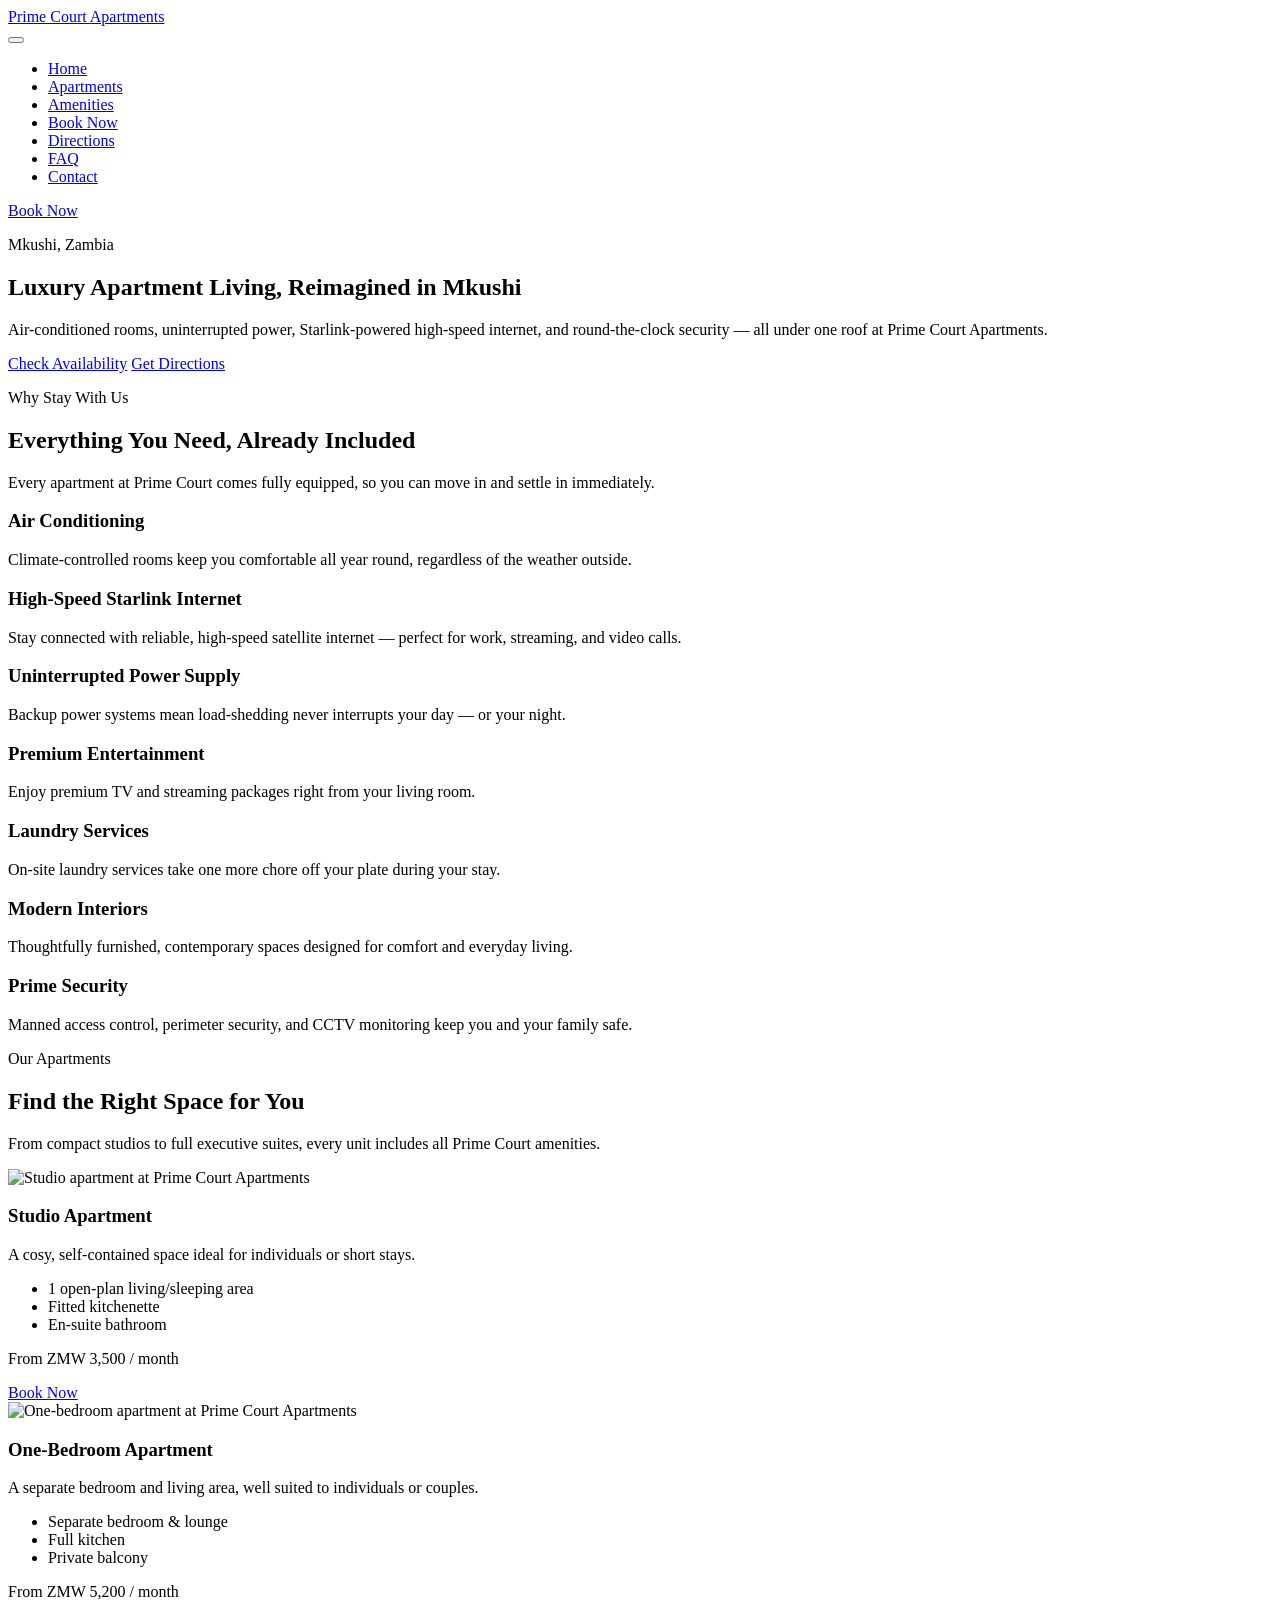
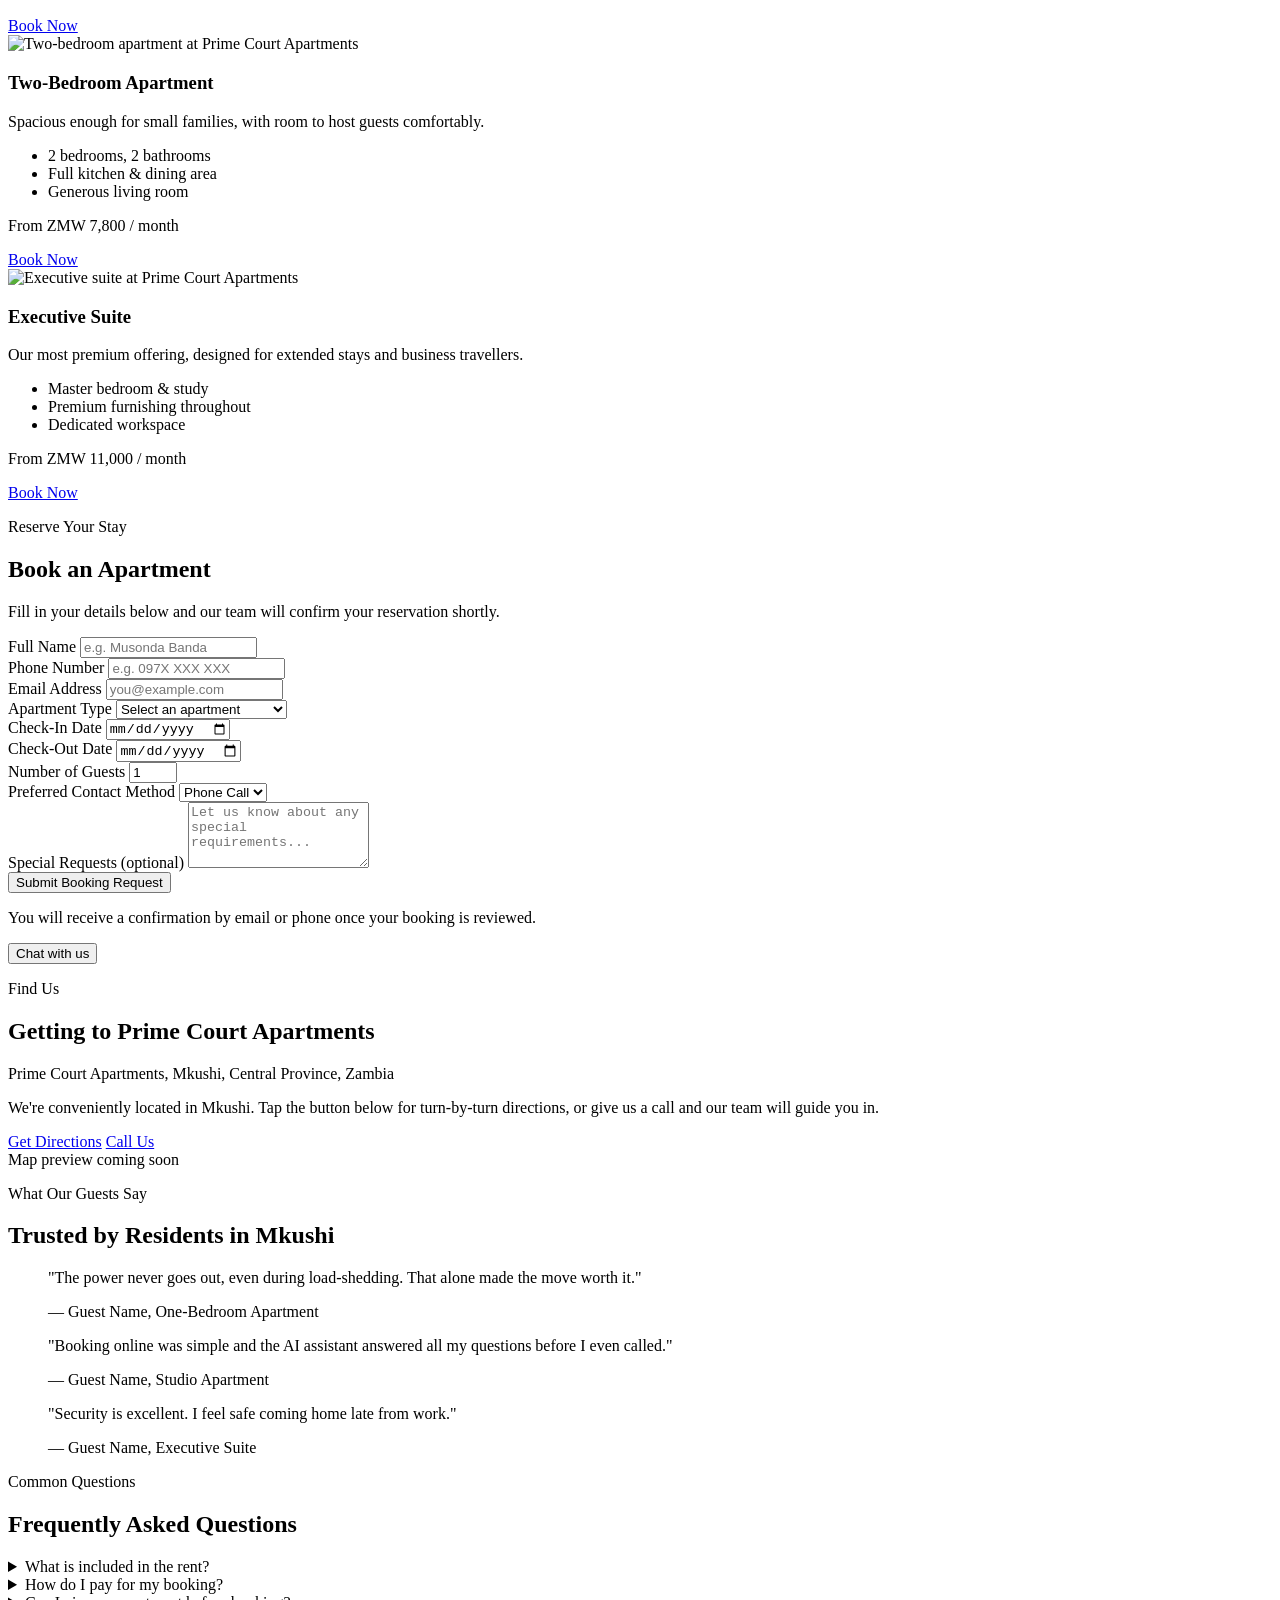
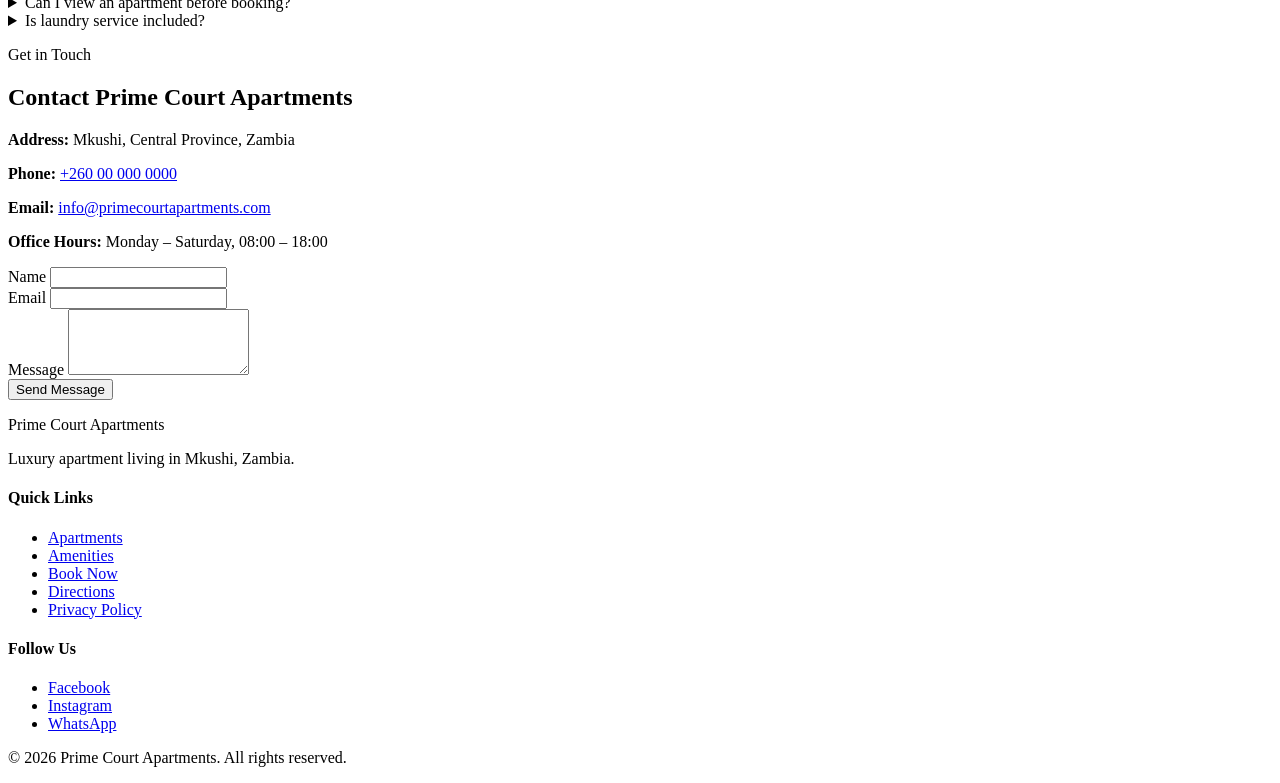
==== index.html @ 0bd76083 "added section for appointment setter AI" ====
<!DOCTYPE html>
<html lang="en">
<head>
  <meta charset="UTF-8">
  <meta name="viewport" content="width=device-width, initial-scale=1.0">
  <title>Prime Court Apartments | Luxury Apartments in Mkushi, Zambia</title>
  <meta name="description" content="Prime Court Apartments offers fully air-conditioned, Starlink-connected, secure luxury apartments in Mkushi. Book your stay online today.">
 
  <!-- Open Graph / social preview tags -->
  <meta property="og:title" content="Prime Court Apartments">
  <meta property="og:description" content="Luxury apartments in Mkushi with air conditioning, Starlink internet, 24/7 power, and prime security.">
  <meta property="og:type" content="website">
  <!-- TODO: add og:image once real photography is available -->
 
  <!-- TODO: add real favicon -->
  <link rel="icon" href="favicon.ico" type="image/x-icon">
 
  <!-- Stylesheet to be added later -->
  <link rel="stylesheet" href="style.css">
</head>
<body>
 
  <!-- =================== HEADER / NAV =================== -->
  <header id="site-header" class="site-header">
    <div class="header-container container">
      <a href="#hero" class="logo" id="logo">
        Prime Court <span class="logo-accent">Apartments</span>
      </a>
 
      <nav class="main-nav" id="main-nav">
        <button class="nav-toggle" id="nav-toggle" aria-label="Open menu" aria-expanded="false" aria-controls="nav-menu">
          <span class="nav-toggle-bar"></span>
          <span class="nav-toggle-bar"></span>
          <span class="nav-toggle-bar"></span>
        </button>
 
        <ul class="nav-menu" id="nav-menu">
          <li><a href="#hero" class="nav-link">Home</a></li>
          <li><a href="#apartments" class="nav-link">Apartments</a></li>
          <li><a href="#amenities" class="nav-link">Amenities</a></li>
          <li><a href="#booking" class="nav-link">Book Now</a></li>
          <li><a href="#directions" class="nav-link">Directions</a></li>
          <li><a href="#faq" class="nav-link">FAQ</a></li>
          <li><a href="#contact" class="nav-link">Contact</a></li>
        </ul>
      </nav>
      
      <a href="#booking" class="btn btn-primary header-cta" id="header-cta">Book Now</a>
    </div>
  </header>

   <!-- =================== HERO =================== -->
  <section id="hero" class="hero">
    <div class="hero-overlay"></div>
    <div class="hero-content container">
      <p class="eyebrow" id="hero-eyebrow">Mkushi, Zambia</p>
      <h1 class="hero-title">Luxury Apartment Living, Reimagined in Mkushi</h1>
      <p class="hero-subtitle">
        Air-conditioned rooms, uninterrupted power, Starlink-powered high-speed internet,
        and round-the-clock security &mdash; all under one roof at Prime Court Apartments.
      </p>
      <div class="hero-actions">
        <a href="#booking" class="btn btn-primary btn-large" id="hero-book-btn">Check Availability</a>
        <a href="#directions" class="btn btn-outline btn-large" id="hero-directions-btn">Get Directions</a>
      </div>
    </div>
  </section>
  
  <!-- =================== AMENITIES =================== -->
<section id="amenities" class="amenities-section">
    <div class="container">
      <p class="eyebrow">Why Stay With Us</p>
      <h2 class="section-title">Everything You Need, Already Included</h2>
      <p class="section-subtitle">Every apartment at Prime Court comes fully equipped, so you can move in and settle in immediately.</p>
 
      <div class="amenities-grid" id="amenities-grid">
 
        <div class="amenity-card" id="amenity-ac">
          <div class="amenity-icon icon-ac" aria-hidden="true"></div>
          <h3 class="amenity-title">Air Conditioning</h3>
          <p class="amenity-desc">Climate-controlled rooms keep you comfortable all year round, regardless of the weather outside.</p>
        </div>
 
        <div class="amenity-card" id="amenity-internet">
          <div class="amenity-icon icon-wifi" aria-hidden="true"></div>
          <h3 class="amenity-title">High-Speed Starlink Internet</h3>
          <p class="amenity-desc">Stay connected with reliable, high-speed satellite internet &mdash; perfect for work, streaming, and video calls.</p>
        </div>
 
        <div class="amenity-card" id="amenity-power">
          <div class="amenity-icon icon-power" aria-hidden="true"></div>
          <h3 class="amenity-title">Uninterrupted Power Supply</h3>
          <p class="amenity-desc">Backup power systems mean load-shedding never interrupts your day &mdash; or your night.</p>
        </div>
 
        <div class="amenity-card" id="amenity-entertainment">
          <div class="amenity-icon icon-entertainment" aria-hidden="true"></div>
          <h3 class="amenity-title">Premium Entertainment</h3>
          <p class="amenity-desc">Enjoy premium TV and streaming packages right from your living room.</p>
        </div>
 
        <div class="amenity-card" id="amenity-laundry">
          <div class="amenity-icon icon-laundry" aria-hidden="true"></div>
          <h3 class="amenity-title">Laundry Services</h3>
          <p class="amenity-desc">On-site laundry services take one more chore off your plate during your stay.</p>
        </div>
 
        <div class="amenity-card" id="amenity-interiors">
          <div class="amenity-icon icon-interiors" aria-hidden="true"></div>
          <h3 class="amenity-title">Modern Interiors</h3>
          <p class="amenity-desc">Thoughtfully furnished, contemporary spaces designed for comfort and everyday living.</p>
        </div>
 
        <div class="amenity-card" id="amenity-security">
          <div class="amenity-icon icon-security" aria-hidden="true"></div>
          <h3 class="amenity-title">Prime Security</h3>
          <p class="amenity-desc">Manned access control, perimeter security, and CCTV monitoring keep you and your family safe.</p>
        </div>
 
      </div>
    </div>
  </section>
  
  <!-- =================== APARTMENTS / LISTINGS =================== -->
  <section id="apartments" class="apartments-section">
    <div class="container">
      <p class="eyebrow">Our Apartments</p>
      <h2 class="section-title">Find the Right Space for You</h2>
      <p class="section-subtitle">From compact studios to full executive suites, every unit includes all Prime Court amenities.</p>
 
      <div class="apartments-grid" id="apartments-grid">
 
        <article class="apartment-card" id="apartment-studio" data-apartment-type="studio">
          <div class="apartment-image">
            <!-- TODO: replace with real photo -->
            <img src="images/studio-placeholder.jpg" alt="Studio apartment at Prime Court Apartments">
          </div>
          <div class="apartment-body">
            <h3 class="apartment-name">Studio Apartment</h3>
            <p class="apartment-desc">A cosy, self-contained space ideal for individuals or short stays.</p>
            <ul class="apartment-features">
              <li>1 open-plan living/sleeping area</li>
              <li>Fitted kitchenette</li>
              <li>En-suite bathroom</li>
            </ul>
            <p class="apartment-price">From <span class="price-amount">ZMW 3,500</span> / month</p>
            <a href="#booking" class="btn btn-primary book-now-btn" data-apartment="Studio Apartment">Book Now</a>
          </div>
        </article>
 
        <article class="apartment-card" id="apartment-one-bedroom" data-apartment-type="one-bedroom">
          <div class="apartment-image">
            <img src="images/one-bedroom-placeholder.jpg" alt="One-bedroom apartment at Prime Court Apartments">
          </div>
          <div class="apartment-body">
            <h3 class="apartment-name">One-Bedroom Apartment</h3>
            <p class="apartment-desc">A separate bedroom and living area, well suited to individuals or couples.</p>
            <ul class="apartment-features">
              <li>Separate bedroom &amp; lounge</li>
              <li>Full kitchen</li>
              <li>Private balcony</li>
            </ul>
            <p class="apartment-price">From <span class="price-amount">ZMW 5,200</span> / month</p>
            <a href="#booking" class="btn btn-primary book-now-btn" data-apartment="One-Bedroom Apartment">Book Now</a>
          </div>
        </article>
 
        <article class="apartment-card" id="apartment-two-bedroom" data-apartment-type="two-bedroom">
          <div class="apartment-image">
            <img src="images/two-bedroom-placeholder.jpg" alt="Two-bedroom apartment at Prime Court Apartments">
          </div>
          <div class="apartment-body">
            <h3 class="apartment-name">Two-Bedroom Apartment</h3>
            <p class="apartment-desc">Spacious enough for small families, with room to host guests comfortably.</p>
            <ul class="apartment-features">
              <li>2 bedrooms, 2 bathrooms</li>
              <li>Full kitchen &amp; dining area</li>
              <li>Generous living room</li>
            </ul>
            <p class="apartment-price">From <span class="price-amount">ZMW 7,800</span> / month</p>
            <a href="#booking" class="btn btn-primary book-now-btn" data-apartment="Two-Bedroom Apartment">Book Now</a>
          </div>
        </article>
 
        <article class="apartment-card" id="apartment-executive-suite" data-apartment-type="executive-suite">
          <div class="apartment-image">
            <img src="images/executive-suite-placeholder.jpg" alt="Executive suite at Prime Court Apartments">
          </div>
          <div class="apartment-body">
            <h3 class="apartment-name">Executive Suite</h3>
            <p class="apartment-desc">Our most premium offering, designed for extended stays and business travellers.</p>
            <ul class="apartment-features">
              <li>Master bedroom &amp; study</li>
              <li>Premium furnishing throughout</li>
              <li>Dedicated workspace</li>
            </ul>
            <p class="apartment-price">From <span class="price-amount">ZMW 11,000</span> / month</p>
            <a href="#booking" class="btn btn-primary book-now-btn" data-apartment="Executive Suite">Book Now</a>
          </div>
        </article>
 
      </div>
    </div>
  </section>

  <!-- =================== BOOKING FORM =================== -->
  <section id="booking" class="booking-section">
    <div class="container">
      <p class="eyebrow">Reserve Your Stay</p>
      <h2 class="section-title">Book an Apartment</h2>
      <p class="section-subtitle">Fill in your details below and our team will confirm your reservation shortly.</p>
 
      <!-- 
        TODO: wire this form up to a backend / booking API.
        action and method are placeholders for now.
      -->
      <form id="booking-form" class="booking-form" action="#" method="POST" novalidate>
 
        <div class="form-row">
          <div class="form-group">
            <label for="booking-name">Full Name</label>
            <input type="text" id="booking-name" name="fullName" placeholder="e.g. Musonda Banda" required>
          </div>
          <div class="form-group">
            <label for="booking-phone">Phone Number</label>
            <input type="tel" id="booking-phone" name="phone" placeholder="e.g. 097X XXX XXX" required>
          </div>
        </div>
 
        <div class="form-row">
          <div class="form-group">
            <label for="booking-email">Email Address</label>
            <input type="email" id="booking-email" name="email" placeholder="you@example.com" required>
          </div>
          <div class="form-group">
            <label for="booking-apartment">Apartment Type</label>
            <select id="booking-apartment" name="apartmentType" required>
              <option value="" disabled selected>Select an apartment</option>
              <option value="studio">Studio Apartment</option>
              <option value="one-bedroom">One-Bedroom Apartment</option>
              <option value="two-bedroom">Two-Bedroom Apartment</option>
              <option value="executive-suite">Executive Suite</option>
            </select>
          </div>
        </div>
 
        <div class="form-row">
          <div class="form-group">
            <label for="booking-checkin">Check-In Date</label>
            <input type="date" id="booking-checkin" name="checkInDate" required>
          </div>
          <div class="form-group">
            <label for="booking-checkout">Check-Out Date</label>
            <input type="date" id="booking-checkout" name="checkOutDate" required>
          </div>
        </div>
 
        <div class="form-row">
          <div class="form-group">
            <label for="booking-guests">Number of Guests</label>
            <input type="number" id="booking-guests" name="guests" min="1" max="10" value="1" required>
          </div>
          <div class="form-group">
            <label for="booking-contact-pref">Preferred Contact Method</label>
            <select id="booking-contact-pref" name="contactPreference">
              <option value="phone">Phone Call</option>
              <option value="whatsapp">WhatsApp</option>
              <option value="email">Email</option>
            </select>
          </div>
        </div>
 
        <div class="form-group form-group-full">
          <label for="booking-notes">Special Requests (optional)</label>
          <textarea id="booking-notes" name="specialRequests" rows="4" placeholder="Let us know about any special requirements..."></textarea>
        </div>
 
        <div class="form-group form-group-full">
          <button type="submit" class="btn btn-primary btn-large" id="booking-submit-btn">Submit Booking Request</button>
          <p class="form-note">You will receive a confirmation by email or phone once your booking is reviewed.</p>
        </div>
 
      </form>
    </div>
  </section>
  
  <!-- =================== AI ASSISTANT WIDGET =================== -->
  <!--
    This is markup only for now. JavaScript will later power:
      - sending/receiving chat messages
      - connecting to an AI backend (e.g. via API)
      - using the AI to create bookings and schedule viewing appointments
        directly into the booking-form / appointments data
  -->
  <button id="ai-chat-toggle" class="ai-chat-toggle" aria-label="Open chat with Prime Court Assistant" aria-controls="ai-chat-window" aria-expanded="false">
    <span class="ai-chat-toggle-icon" aria-hidden="true"></span>
    <span class="ai-chat-toggle-label">Chat with us</span>
  </button>
 
  <div id="ai-chat-window" class="ai-chat-window" role="dialog" aria-label="Prime Court Assistant chat window" hidden>
    <div class="ai-chat-header">
      <div class="ai-chat-header-info">
        <span class="ai-chat-avatar" aria-hidden="true"></span>
        <div>
          <p class="ai-chat-name">Prime Court Assistant</p>
          <p class="ai-chat-status" id="ai-chat-status">Online</p>
        </div>
      </div>
      <button id="ai-chat-close" class="ai-chat-close" aria-label="Close chat">&times;</button>
    </div>
 
    <div class="ai-chat-messages" id="ai-chat-messages">
      <div class="ai-chat-message ai-chat-message-bot">
        <p>Hi! I'm the Prime Court Assistant. I can answer questions about our apartments, help you book a stay, or schedule a viewing appointment. How can I help you today?</p>
      </div>
    </div>
 
    <div class="ai-chat-quick-actions" id="ai-chat-quick-actions">
      <button type="button" class="ai-chat-quick-action" data-action="book-apartment">Book an apartment</button>
      <button type="button" class="ai-chat-quick-action" data-action="schedule-viewing">Schedule a viewing</button>
      <button type="button" class="ai-chat-quick-action" data-action="ask-question">Ask a question</button>
    </div>
 
    <form id="ai-chat-form" class="ai-chat-form">
      <label for="ai-chat-input" class="sr-only">Type your message</label>
      <input type="text" id="ai-chat-input" name="message" placeholder="Type your message..." autocomplete="off" required>
      <button type="submit" class="ai-chat-send" id="ai-chat-send" aria-label="Send message">Send</button>
    </form>
  </div>
 
  <!-- =================== APPOINTMENT SCHEDULING (triggered by AI agent or manually) =================== -->
  <section id="schedule-viewing" class="schedule-viewing-section" hidden>
    <div class="container">
      <p class="eyebrow">Plan a Visit</p>
      <h2 class="section-title">Schedule a Viewing Appointment</h2>
      <p class="section-subtitle">Prefer to see an apartment in person first? Book a viewing slot below, or ask our AI Assistant to do it for you.</p>
 
      <form id="appointment-form" class="appointment-form" action="#" method="POST" novalidate>
        <div class="form-row">
          <div class="form-group">
            <label for="appointment-name">Full Name</label>
            <input type="text" id="appointment-name" name="fullName" required>
          </div>
          <div class="form-group">
            <label for="appointment-phone">Phone Number</label>
            <input type="tel" id="appointment-phone" name="phone" required>
          </div>
        </div>
 
        <div class="form-row">
          <div class="form-group">
            <label for="appointment-apartment">Apartment to View</label>
            <select id="appointment-apartment" name="apartmentType" required>
              <option value="" disabled selected>Select an apartment</option>
              <option value="studio">Studio Apartment</option>
              <option value="one-bedroom">One-Bedroom Apartment</option>
              <option value="two-bedroom">Two-Bedroom Apartment</option>
              <option value="executive-suite">Executive Suite</option>
            </select>
          </div>
          <div class="form-group">
            <label for="appointment-date">Preferred Date</label>
            <input type="date" id="appointment-date" name="appointmentDate" required>
          </div>
        </div>
 
        <div class="form-group">
          <label for="appointment-time">Preferred Time</label>
          <input type="time" id="appointment-time" name="appointmentTime" required>
        </div>
 
        <div class="form-group form-group-full">
          <button type="submit" class="btn btn-primary" id="appointment-submit-btn">Confirm Appointment</button>
        </div>
      </form>
    </div>
  </section>
 
  <!-- =================== DIRECTIONS (prominent section) =================== -->
  <section id="directions" class="directions-section">
    <div class="container directions-container">
      <div class="directions-info">
        <p class="eyebrow eyebrow-light">Find Us</p>
        <h2 class="section-title section-title-light">Getting to Prime Court Apartments</h2>
        <p class="directions-address" id="directions-address">
          <!-- TODO: insert exact plot number / street address once provided -->
          Prime Court Apartments, Mkushi, Central Province, Zambia
        </p>
        <p class="directions-text">
          We're conveniently located in Mkushi. Tap the button below for turn-by-turn directions,
          or give us a call and our team will guide you in.
        </p>
        <div class="directions-actions">
          <!-- TODO: replace with real Google Maps link/coordinates once location is confirmed -->
          <a href="https://maps.google.com/?q=Mkushi,Zambia" target="_blank" rel="noopener noreferrer" class="btn btn-primary" id="get-directions-btn">Get Directions</a>
          <a href="tel:+260000000000" class="btn btn-outline btn-outline-light" id="directions-call-btn">Call Us</a>
        </div>
      </div>
 
      <div class="directions-map" id="directions-map">
        <!-- TODO: replace with an embedded Google Map iframe once exact coordinates are confirmed -->
        <!--
        <iframe
          src="https://www.google.com/maps/embed?pb=YOUR_EMBED_CODE_HERE"
          width="100%" height="100%" style="border:0;" allowfullscreen="" loading="lazy"
          referrerpolicy="no-referrer-when-downgrade">
        </iframe>
        -->
        <div class="map-placeholder" id="map-placeholder">Map preview coming soon</div>
      </div>
    </div>
  </section>
 
  <!-- =================== TESTIMONIALS =================== -->
  <section id="testimonials" class="testimonials-section">
    <div class="container">
      <p class="eyebrow">What Our Guests Say</p>
      <h2 class="section-title">Trusted by Residents in Mkushi</h2>
 
      <div class="testimonials-grid" id="testimonials-grid">
        <!-- TODO: replace with real guest testimonials -->
        <blockquote class="testimonial-card">
          <p class="testimonial-text">"The power never goes out, even during load-shedding. That alone made the move worth it."</p>
          <footer class="testimonial-author">&mdash; Guest Name, One-Bedroom Apartment</footer>
        </blockquote>
 
        <blockquote class="testimonial-card">
          <p class="testimonial-text">"Booking online was simple and the AI assistant answered all my questions before I even called."</p>
          <footer class="testimonial-author">&mdash; Guest Name, Studio Apartment</footer>
        </blockquote>
 
        <blockquote class="testimonial-card">
          <p class="testimonial-text">"Security is excellent. I feel safe coming home late from work."</p>
          <footer class="testimonial-author">&mdash; Guest Name, Executive Suite</footer>
        </blockquote>
      </div>
    </div>
  </section>
 
  <!-- =================== FAQ =================== -->
  <section id="faq" class="faq-section">
    <div class="container">
      <p class="eyebrow">Common Questions</p>
      <h2 class="section-title">Frequently Asked Questions</h2>
 
      <div class="faq-list" id="faq-list">
        <details class="faq-item">
          <summary class="faq-question">What is included in the rent?</summary>
          <p class="faq-answer">All apartments include air conditioning, Starlink internet, backup power, premium entertainment access, and prime security at no extra cost.</p>
        </details>
 
        <details class="faq-item">
          <summary class="faq-question">How do I pay for my booking?</summary>
          <p class="faq-answer">Once your booking request is submitted, our team will contact you to confirm payment details and methods.</p>
        </details>
 
        <details class="faq-item">
          <summary class="faq-question">Can I view an apartment before booking?</summary>
          <p class="faq-answer">Yes. You can schedule a viewing appointment using the form on this page or by chatting with our AI Assistant.</p>
        </details>
 
        <details class="faq-item">
          <summary class="faq-question">Is laundry service included?</summary>
          <p class="faq-answer">Laundry services are available on-site. Ask our team or AI Assistant for current rates and schedules.</p>
        </details>
      </div>
    </div>
  </section>
 
  <!-- =================== CONTACT =================== -->
  <section id="contact" class="contact-section">
    <div class="container">
      <p class="eyebrow">Get in Touch</p>
      <h2 class="section-title">Contact Prime Court Apartments</h2>
 
      <div class="contact-grid">
        <div class="contact-details" id="contact-details">
          <p><strong>Address:</strong> Mkushi, Central Province, Zambia <!-- TODO: exact address --></p>
          <p><strong>Phone:</strong> <a href="tel:+260000000000">+260 00 000 0000</a> <!-- TODO: real number --></p>
          <p><strong>Email:</strong> <a href="mailto:info@primecourtapartments.com">info@primecourtapartments.com</a> <!-- TODO: real email --></p>
          <p><strong>Office Hours:</strong> Monday &ndash; Saturday, 08:00 &ndash; 18:00</p>
        </div>
 
        <form id="contact-form" class="contact-form" action="#" method="POST" novalidate>
          <div class="form-group">
            <label for="contact-name">Name</label>
            <input type="text" id="contact-name" name="name" required>
          </div>
          <div class="form-group">
            <label for="contact-email">Email</label>
            <input type="email" id="contact-email" name="email" required>
          </div>
          <div class="form-group">
            <label for="contact-message">Message</label>
            <textarea id="contact-message" name="message" rows="4" required></textarea>
          </div>
          <button type="submit" class="btn btn-primary" id="contact-submit-btn">Send Message</button>
        </form>
      </div>
    </div>
  </section>
 
  <!-- =================== FOOTER =================== -->
  <footer id="site-footer" class="site-footer">
    <div class="container footer-container">
      <div class="footer-brand">
        <p class="footer-logo">Prime Court <span class="logo-accent">Apartments</span></p>
        <p class="footer-tagline">Luxury apartment living in Mkushi, Zambia.</p>
      </div>
 
      <div class="footer-links">
        <h4>Quick Links</h4>
        <ul>
          <li><a href="#apartments">Apartments</a></li>
          <li><a href="#amenities">Amenities</a></li>
          <li><a href="#booking">Book Now</a></li>
          <li><a href="#directions">Directions</a></li>
          <li><a href="privacy.html">Privacy Policy</a></li>
        </ul>
      </div>
 
      <div class="footer-social" id="footer-social">
        <h4>Follow Us</h4>
        <!-- TODO: add real social media links -->
        <ul>
          <li><a href="#" target="_blank" rel="noopener noreferrer">Facebook</a></li>
          <li><a href="#" target="_blank" rel="noopener noreferrer">Instagram</a></li>
          <li><a href="#" target="_blank" rel="noopener noreferrer">WhatsApp</a></li>
        </ul>
      </div>
    </div>
 
    <div class="footer-bottom">
      <p>&copy; <span id="current-year">2026</span> Prime Court Apartments. All rights reserved.</p>
    </div>
  </footer>
 
  <!-- JavaScript to be added later: form handling, AI chat widget logic, appointment scheduling, map embed -->
  <!-- <script src="script.js" defer></script> -->
 
</body>
</html>
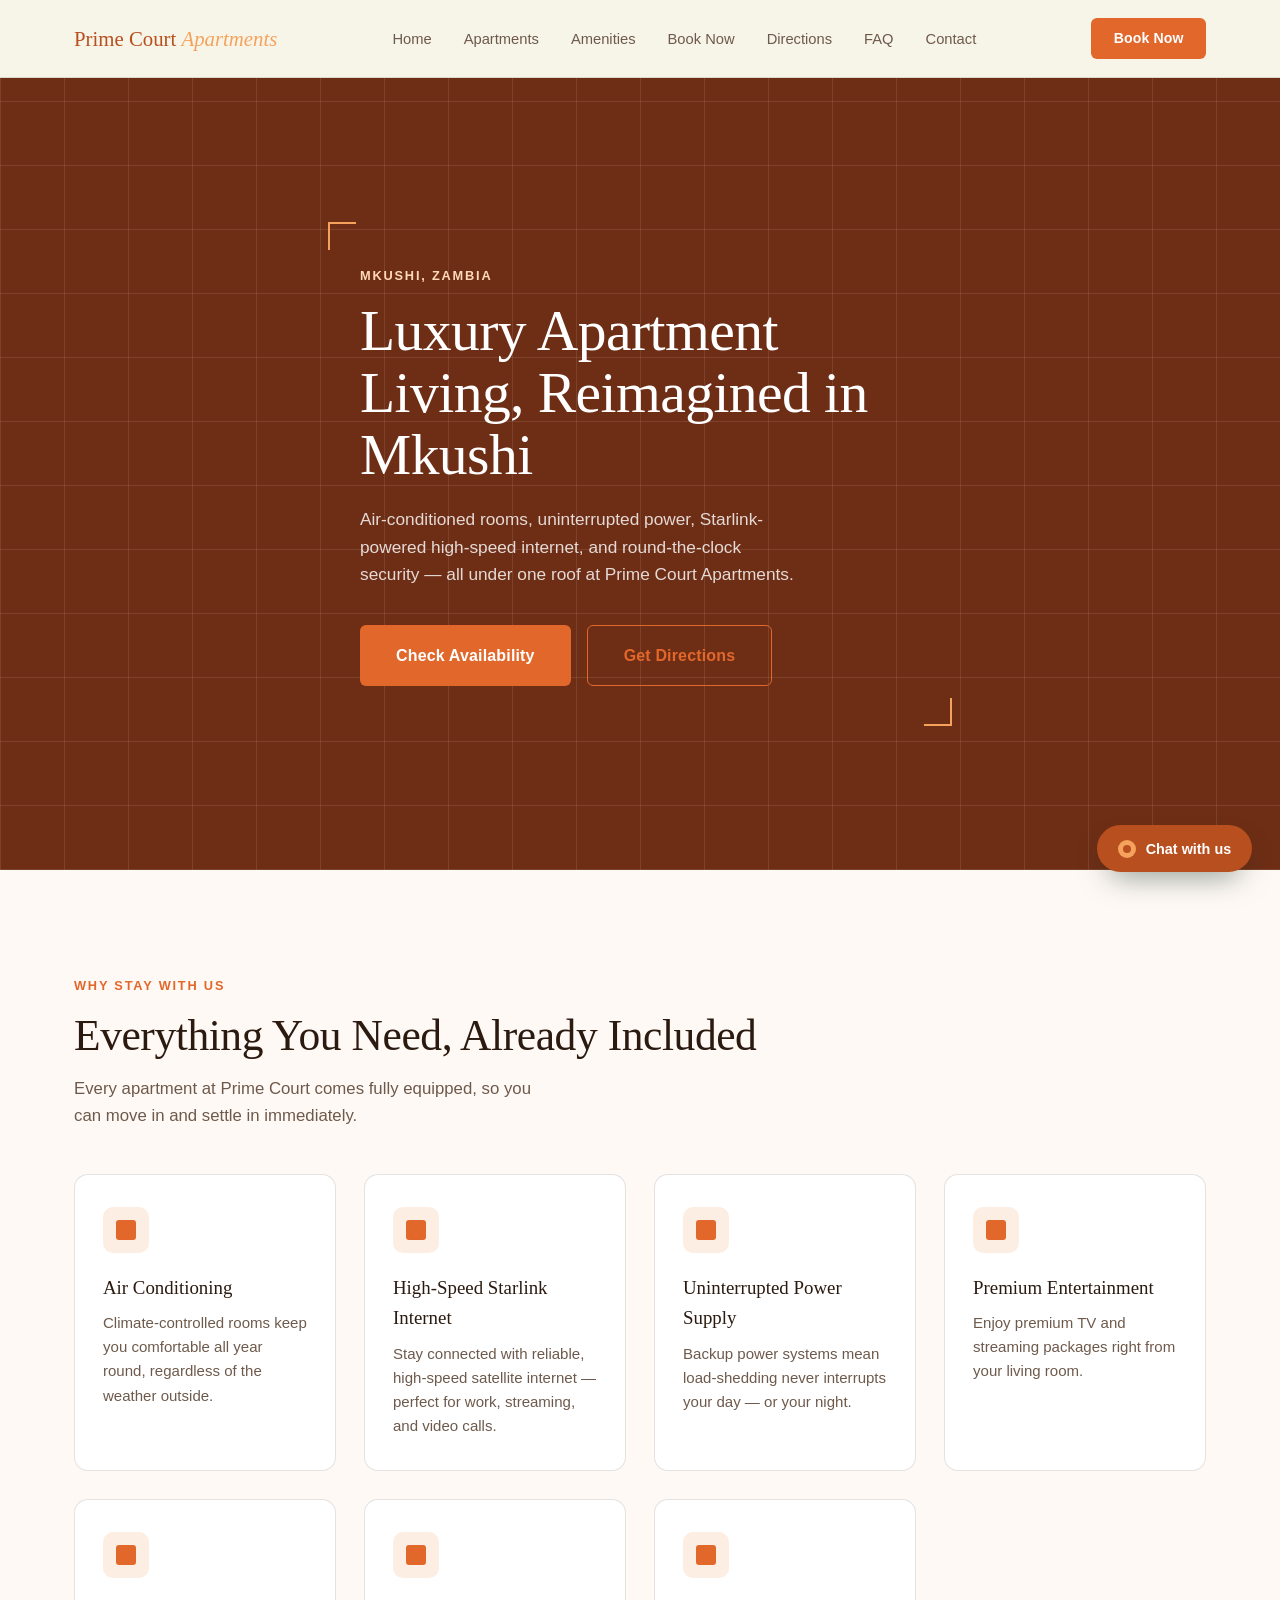
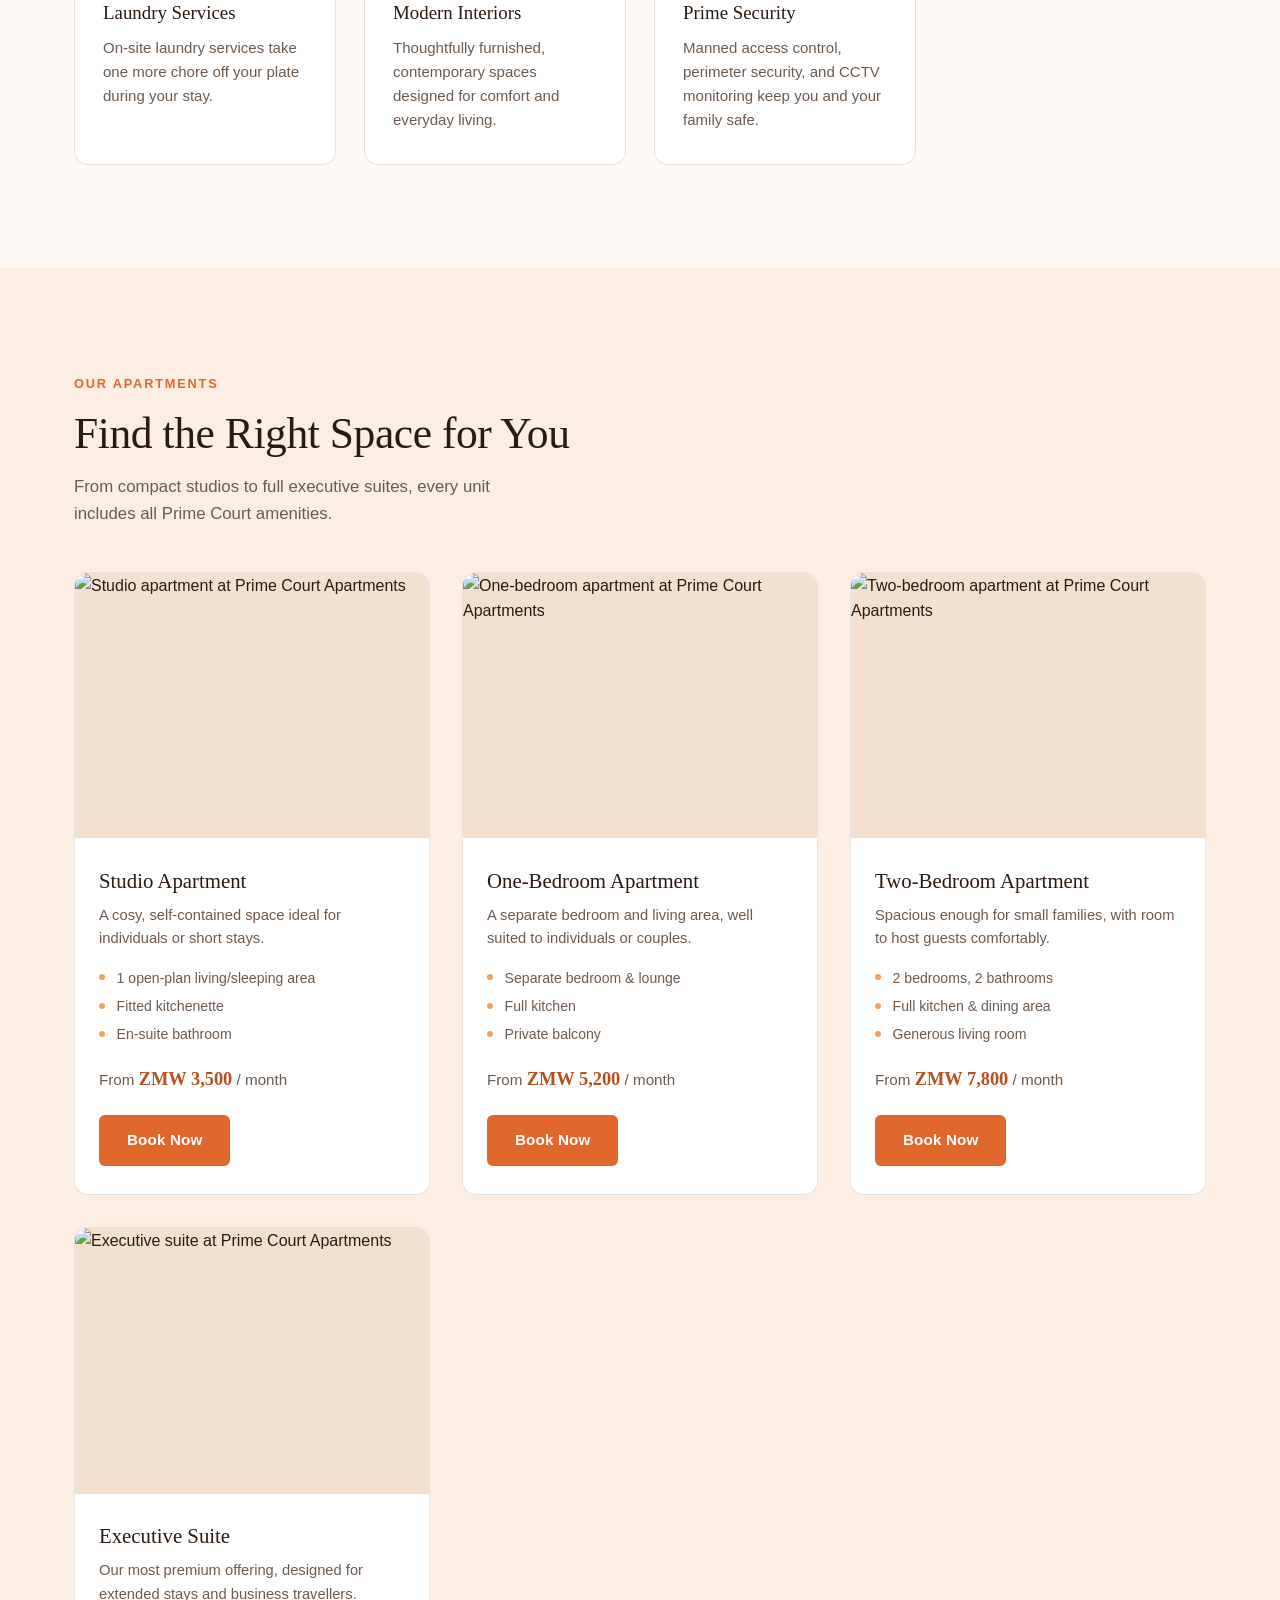
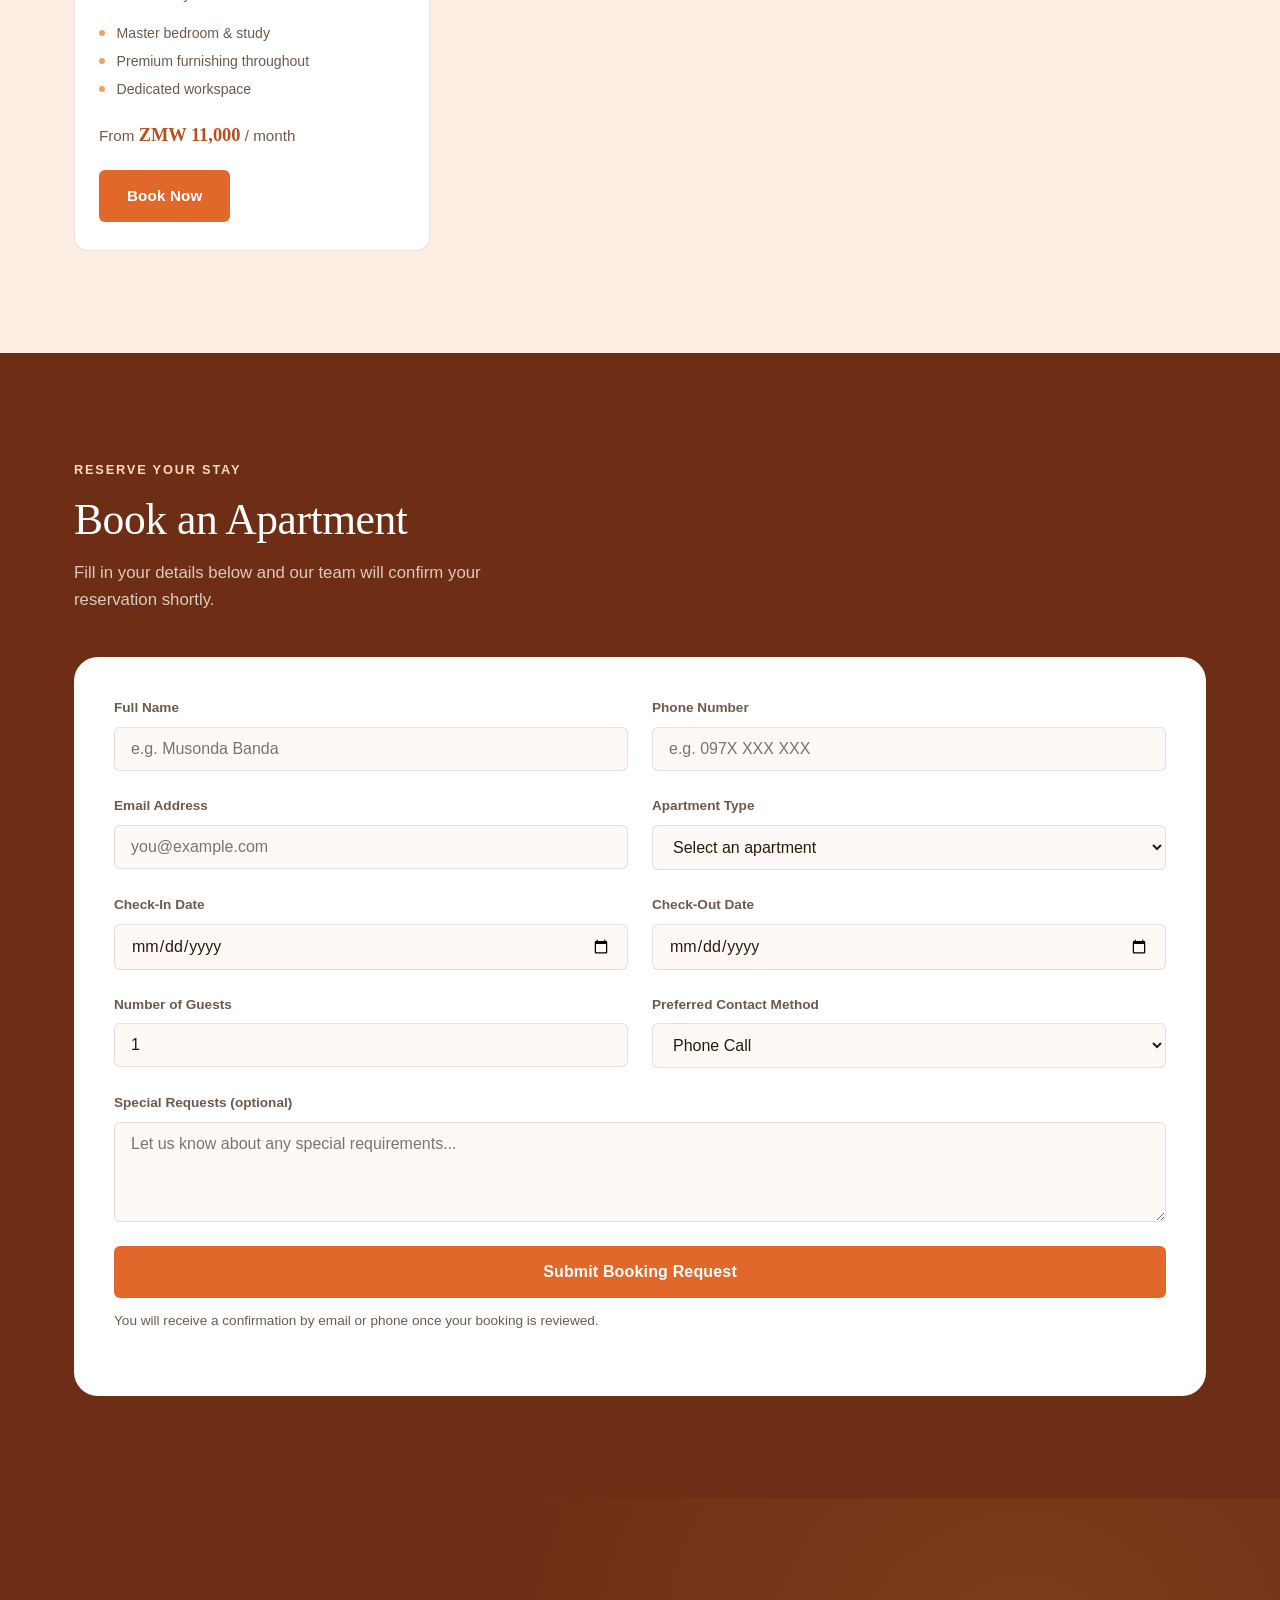
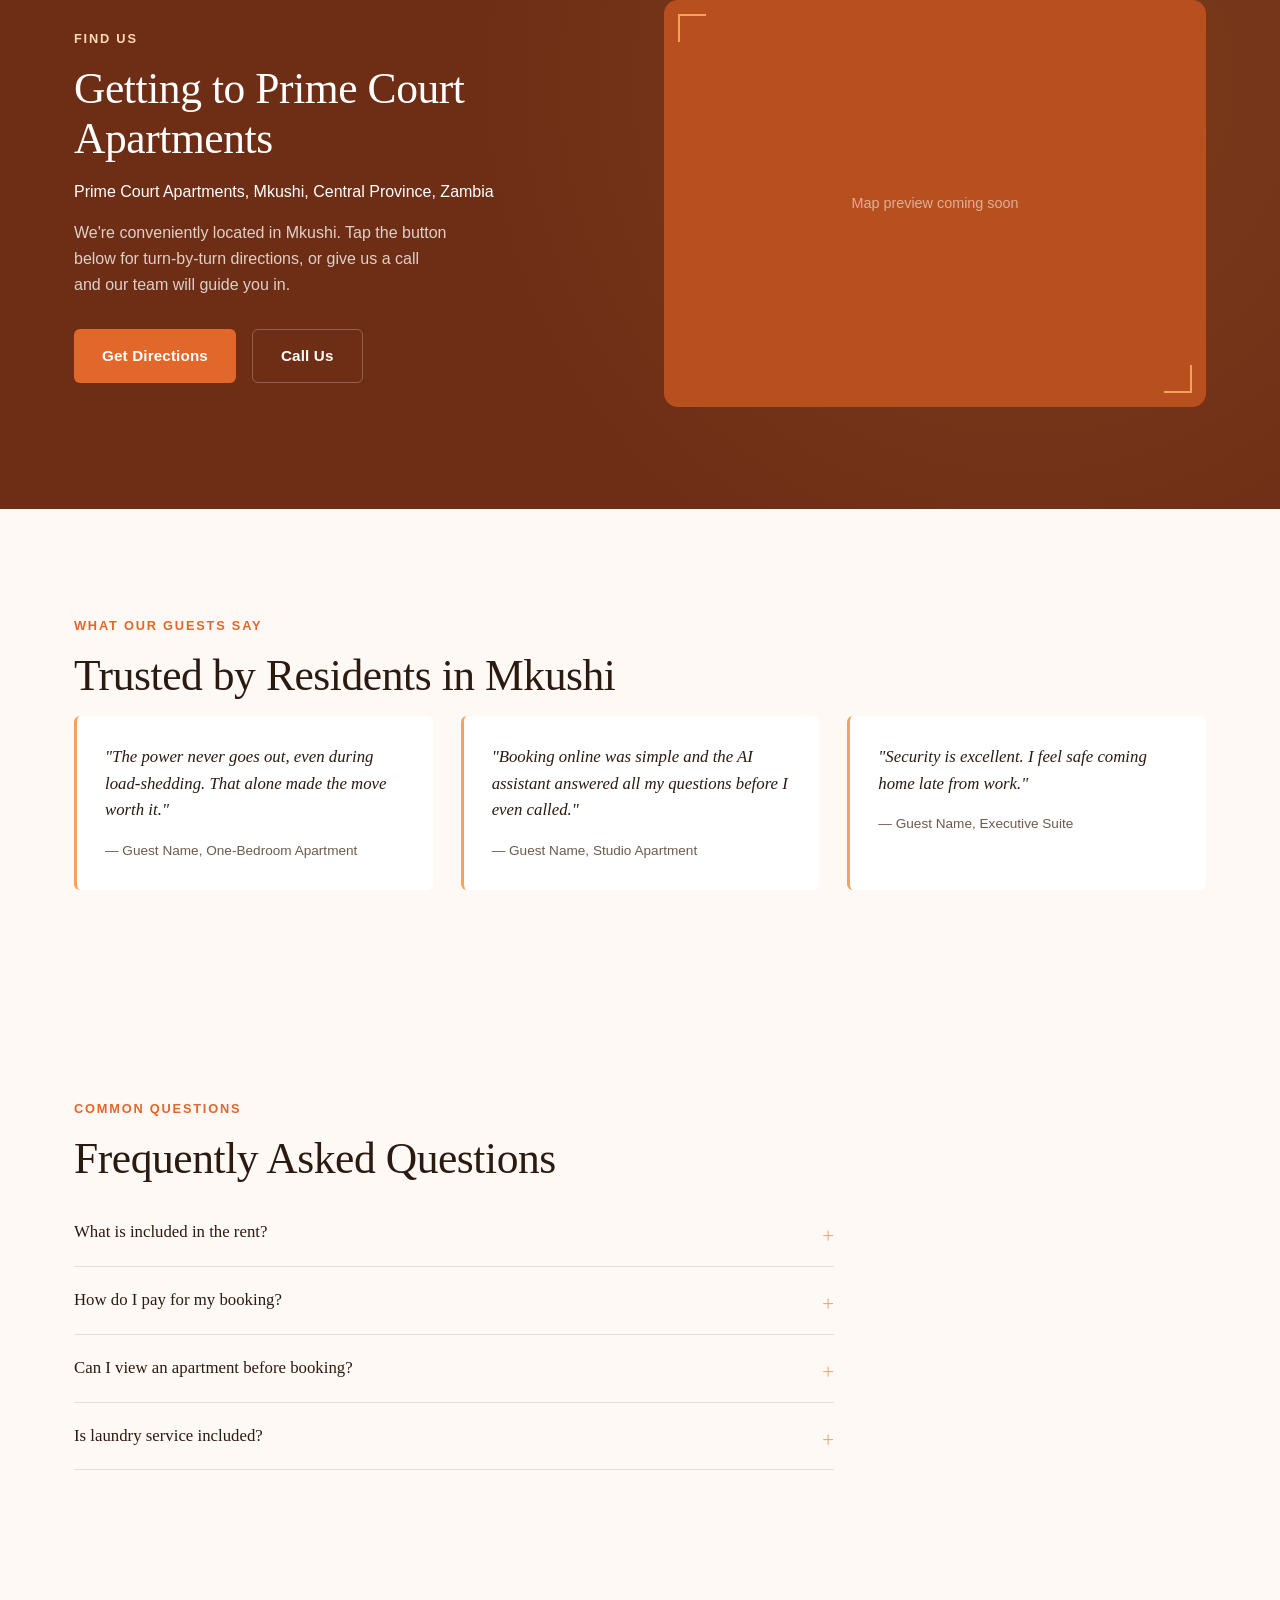
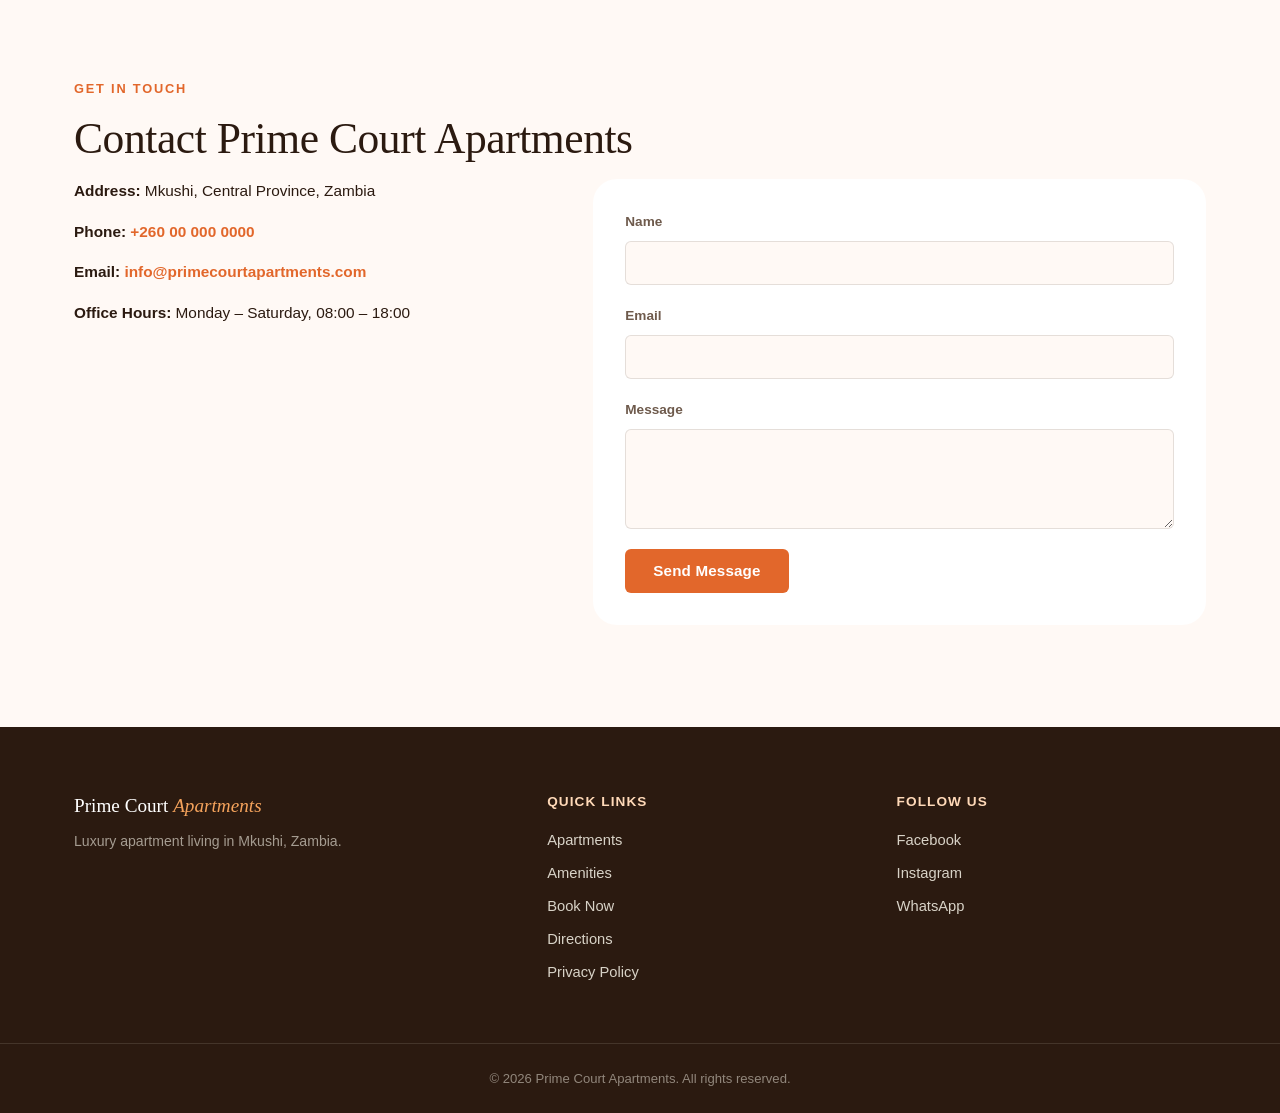
==== commit 2ef81728: "changed theme to orange and black" ====
--- a/index.html
+++ b/index.html
@@ -15,14 +15,19 @@
   <!-- TODO: add real favicon -->
   <link rel="icon" href="favicon.ico" type="image/x-icon">
  
-  <!-- Stylesheet to be added later -->
-  <link rel="stylesheet" href="style.css">
+  <!-- Fonts: Fraunces (display) + Work Sans (body) -->
+  <link rel="preconnect" href="https://fonts.googleapis.com">
+  <link rel="preconnect" href="https://fonts.gstatic.com" crossorigin>
+  <link href="https://fonts.googleapis.com/css2?family=Fraunces:ital,opsz,wght@0,9..144,300..700;1,9..144,400..500&family=Work+Sans:wght@400;500;600;700&display=swap" rel="stylesheet">
+ 
+  <link rel="stylesheet" href="stylesheet/style.css">
 </head>
 <body>
  
   <!-- =================== HEADER / NAV =================== -->
   <header id="site-header" class="site-header">
     <div class="header-container container">
+      <!-- <img src="images/logo.png" alt="Prime Court Apartments logo" class="logo-mark"> -->
       <a href="#hero" class="logo" id="logo">
         Prime Court <span class="logo-accent">Apartments</span>
       </a>
--- a/stylesheet/style.css
+++ b/stylesheet/style.css
@@ -0,0 +1,881 @@
+/* =========================================================
+   PRIME COURT APARTMENTS — STYLESHEET
+   Palette: deep emerald + warm gold, on an ivory base.
+   Display type: Fraunces. Body type: Work Sans.
+   Signature motif: gold "viewfinder" corner brackets —
+   echoes a property site-plan and a security-camera frame.
+   ========================================================= */
+ 
+/* ---------- 1. Design tokens ---------- */
+:root {
+  /* Color */
+  --ink: #2B1A10;
+  --ink-soft: #6E5A4C;
+  --paper: #FFF9F5;
+  --paper-deep: #FCEEE2;
+  --brand: #E2672B;
+  --brand-dark: #B84F1F;
+  --brand-deeper: #6E2E16;
+  --accent: #F5A35C;
+  --accent-light: #FFD9B8;
+  --mist: #F4E0CE;
+  --line: rgba(43, 26, 16, 0.12);
+  --line-light: rgba(255, 255, 255, 0.24);
+  --white: #FFFFFF;
+ 
+  /* Type */
+  --font-display: "Fraunces", Georgia, serif;
+  --font-body: "Work Sans", -apple-system, BlinkMacSystemFont, sans-serif;
+ 
+  /* Layout */
+  --container-width: 1180px;
+  --radius-sm: 6px;
+  --radius-md: 14px;
+  --radius-lg: 24px;
+  --gap-section: clamp(4rem, 8vw, 7rem);
+  --bracket-size: 26px;
+ 
+  /* Motion */
+  --ease: cubic-bezier(0.4, 0, 0.2, 1);
+}
+ 
+/* ---------- 2. Reset ---------- */
+* { margin: 0; padding: 0; box-sizing: border-box; }
+ 
+html { scroll-behavior: smooth; }
+ 
+body {
+  font-family: var(--font-body);
+  color: var(--ink);
+  background: var(--paper);
+  line-height: 1.6;
+  -webkit-font-smoothing: antialiased;
+}
+ 
+img { max-width: 100%; display: block; }
+ 
+a { color: inherit; text-decoration: none; }
+ 
+ul { list-style: none; }
+ 
+button { font-family: inherit; cursor: pointer; border: none; background: none; }
+ 
+input, select, textarea {
+  font-family: inherit;
+  font-size: 1rem;
+  color: var(--ink);
+}
+ 
+:focus-visible {
+  outline: 2px solid var(--accent);
+  outline-offset: 3px;
+}
+ 
+.sr-only {
+  position: absolute;
+  width: 1px; height: 1px;
+  overflow: hidden;
+  clip: rect(0 0 0 0);
+}
+ 
+@media (prefers-reduced-motion: reduce) {
+  *, *::before, *::after { animation-duration: 0.01ms !important; transition-duration: 0.01ms !important; }
+  html { scroll-behavior: auto; }
+}
+ 
+/* ---------- 3. Layout utilities ---------- */
+.container {
+  width: 100%;
+  max-width: var(--container-width);
+  margin: 0 auto;
+  padding: 0 1.5rem;
+}
+ 
+section { padding: var(--gap-section) 0; }
+ 
+.eyebrow {
+  font-family: var(--font-body);
+  font-size: 0.8rem;
+  font-weight: 600;
+  letter-spacing: 0.14em;
+  text-transform: uppercase;
+  color: var(--brand);
+  margin-bottom: 0.85rem;
+  display: inline-block;
+}
+ 
+.eyebrow-light { color: var(--accent-light); }
+ 
+.section-title {
+  font-family: var(--font-display);
+  font-weight: 500;
+  font-size: clamp(1.9rem, 3.4vw, 2.75rem);
+  line-height: 1.15;
+  letter-spacing: -0.01em;
+  margin-bottom: 1rem;
+  max-width: 38ch;
+}
+ 
+.section-title-light { color: var(--white); }
+ 
+.section-subtitle {
+  font-size: 1.05rem;
+  color: var(--ink-soft);
+  max-width: 50ch;
+  margin-bottom: 2.75rem;
+}
+ 
+/* ---------- 4. Buttons ---------- */
+.btn {
+  display: inline-flex;
+  align-items: center;
+  justify-content: center;
+  gap: 0.5rem;
+  padding: 0.85rem 1.75rem;
+  border-radius: var(--radius-sm);
+  font-weight: 600;
+  font-size: 0.95rem;
+  letter-spacing: 0.01em;
+  transition: transform 0.2s var(--ease), background-color 0.2s var(--ease), color 0.2s var(--ease), border-color 0.2s var(--ease);
+  white-space: nowrap;
+}
+ 
+.btn:hover { transform: translateY(-2px); }
+ 
+.btn-primary {
+  background: var(--brand);
+  color: var(--white);
+}
+.btn-primary:hover { background: var(--brand-dark); }
+ 
+.btn-outline {
+  background: transparent;
+  color: var(--brand);
+  border: 1.5px solid var(--brand);
+}
+.btn-outline:hover { background: var(--brand); color: var(--white); }
+ 
+.btn-outline-light {
+  color: var(--white);
+  border-color: var(--line-light);
+}
+.btn-outline-light:hover { background: rgba(255, 255, 255, 0.08); border-color: var(--accent-light); }
+ 
+.btn-large { padding: 1.05rem 2.25rem; font-size: 1rem; }
+ 
+/* ---------- 5. Signature: viewfinder corner brackets ---------- */
+/* Two opposite corners only — echoes a site-plan / camera frame.
+   Used sparingly: hero panel, directions map, AI chat header. */
+.hero-content {
+  position: relative;
+}
+.hero-content::before,
+.hero-content::after {
+  content: "";
+  position: absolute;
+  width: var(--bracket-size);
+  height: var(--bracket-size);
+  pointer-events: none;
+}
+.hero-content::before {
+  top: 0.5rem; left: 0.5rem;
+  border-top: 2px solid var(--accent);
+  border-left: 2px solid var(--accent);
+}
+.hero-content::after {
+  bottom: 0.5rem; right: 0.5rem;
+  border-bottom: 2px solid var(--accent);
+  border-right: 2px solid var(--accent);
+}
+ 
+/* ---------- 6. Header ---------- */
+.site-header {
+  position: sticky;
+  top: 0;
+  z-index: 100;
+  background: rgba(247, 243, 231, 0.92);
+  backdrop-filter: blur(8px);
+  border-bottom: 1px solid var(--line);
+}
+ 
+.header-container {
+  display: flex;
+  align-items: center;
+  justify-content: space-between;
+  padding-top: 1.1rem;
+  padding-bottom: 1.1rem;
+}
+ 
+.logo {
+  font-family: var(--font-display);
+  font-size: 1.3rem;
+  font-weight: 500;
+  color: var(--brand-dark);
+}
+ 
+.logo-accent { color: var(--accent); font-style: italic; }
+ 
+.main-nav { display: flex; align-items: center; }
+ 
+.nav-menu {
+  display: flex;
+  gap: 2rem;
+}
+ 
+.nav-link {
+  font-size: 0.92rem;
+  font-weight: 500;
+  color: var(--ink-soft);
+  position: relative;
+  padding-bottom: 4px;
+}
+.nav-link:hover { color: var(--brand-dark); }
+.nav-link::after {
+  content: "";
+  position: absolute;
+  left: 0; bottom: 0;
+  width: 0; height: 2px;
+  background: var(--accent);
+  transition: width 0.25s var(--ease);
+}
+.nav-link:hover::after { width: 100%; }
+ 
+.nav-toggle {
+  display: none;
+  flex-direction: column;
+  gap: 5px;
+  padding: 6px;
+}
+.nav-toggle-bar {
+  width: 22px;
+  height: 2px;
+  background: var(--ink);
+  border-radius: 2px;
+}
+ 
+.header-cta { padding: 0.6rem 1.4rem; font-size: 0.88rem; }
+ 
+/* ---------- 7. Hero ---------- */
+.hero {
+  position: relative;
+  min-height: 88vh;
+  display: flex;
+  align-items: center;
+  background: var(--brand-deeper);
+  background-image:
+    radial-gradient(circle at 18% 20%, rgba(245, 163, 92, 0.16), transparent 45%),
+    linear-gradient(135deg, var(--brand-deeper) 0%, var(--emerald-deep) 55%, var(--emerald) 100%);
+  overflow: hidden;
+}
+ 
+.hero-overlay {
+  position: absolute;
+  inset: 0;
+  background-image: repeating-linear-gradient(0deg, var(--line-light) 0 1px, transparent 1px 64px),
+                     repeating-linear-gradient(90deg, var(--line-light) 0 1px, transparent 1px 64px);
+  opacity: 0.4;
+  pointer-events: none;
+}
+ 
+.hero-content {
+  position: relative;
+  z-index: 1;
+  max-width: 640px;
+  padding: 3rem 3rem 3rem 2.5rem;
+}
+ 
+.hero .eyebrow {
+  color: var(--accent-light);
+}
+ 
+.hero-title {
+  font-family: var(--font-display);
+  font-weight: 500;
+  font-size: clamp(2.4rem, 5vw, 3.6rem);
+  line-height: 1.08;
+  color: var(--white);
+  letter-spacing: -0.01em;
+  margin-bottom: 1.25rem;
+}
+ 
+.hero-subtitle {
+  color: rgba(255, 255, 255, 0.82);
+  font-size: 1.08rem;
+  max-width: 46ch;
+  margin-bottom: 2.25rem;
+}
+ 
+.hero-actions { display: flex; gap: 1rem; flex-wrap: wrap; }
+ 
+/* ---------- 8. Amenities ---------- */
+.amenities-grid {
+  display: grid;
+  grid-template-columns: repeat(auto-fit, minmax(230px, 1fr));
+  gap: 1.75rem;
+}
+ 
+.amenity-card {
+  background: var(--white);
+  border: 1px solid var(--line);
+  border-radius: var(--radius-md);
+  padding: 2rem 1.75rem;
+  transition: transform 0.25s var(--ease), box-shadow 0.25s var(--ease);
+}
+.amenity-card:hover {
+  transform: translateY(-4px);
+  box-shadow: 0 16px 32px -20px rgba(17, 64, 44, 0.35);
+}
+ 
+.amenity-icon {
+  width: 46px;
+  height: 46px;
+  border-radius: 10px;
+  background: var(--paper-deep);
+  margin-bottom: 1.25rem;
+  position: relative;
+}
+.amenity-icon::after {
+  content: "";
+  position: absolute;
+  inset: 13px;
+  background: var(--brand);
+  border-radius: 3px;
+}
+ 
+.amenity-title {
+  font-family: var(--font-display);
+  font-size: 1.18rem;
+  font-weight: 500;
+  margin-bottom: 0.5rem;
+}
+ 
+.amenity-desc {
+  font-size: 0.94rem;
+  color: var(--ink-soft);
+}
+ 
+/* ---------- 9. Apartments ---------- */
+.apartments-section { background: var(--paper-deep); }
+ 
+.apartments-grid {
+  display: grid;
+  grid-template-columns: repeat(auto-fit, minmax(260px, 1fr));
+  gap: 2rem;
+}
+ 
+.apartment-card {
+  background: var(--white);
+  border-radius: var(--radius-md);
+  overflow: hidden;
+  border: 1px solid var(--line);
+  display: flex;
+  flex-direction: column;
+  transition: transform 0.25s var(--ease), box-shadow 0.25s var(--ease);
+}
+.apartment-card:hover {
+  transform: translateY(-4px);
+  box-shadow: 0 18px 36px -22px rgba(17, 64, 44, 0.4);
+}
+ 
+.apartment-image {
+  aspect-ratio: 4 / 3;
+  background: var(--mist);
+  overflow: hidden;
+}
+.apartment-image img { width: 100%; height: 100%; object-fit: cover; }
+ 
+.apartment-body {
+  padding: 1.6rem 1.5rem 1.75rem;
+  display: flex;
+  flex-direction: column;
+  flex: 1;
+}
+ 
+.apartment-name {
+  font-family: var(--font-display);
+  font-size: 1.3rem;
+  font-weight: 500;
+  margin-bottom: 0.4rem;
+}
+ 
+.apartment-desc {
+  font-size: 0.92rem;
+  color: var(--ink-soft);
+  margin-bottom: 1rem;
+}
+ 
+.apartment-features {
+  font-size: 0.88rem;
+  color: var(--ink-soft);
+  margin-bottom: 1.25rem;
+  display: flex;
+  flex-direction: column;
+  gap: 0.35rem;
+}
+.apartment-features li { padding-left: 1.1rem; position: relative; }
+.apartment-features li::before {
+  content: "";
+  position: absolute;
+  left: 0; top: 0.55em;
+  width: 6px; height: 6px;
+  background: var(--accent);
+  border-radius: 50%;
+}
+ 
+.apartment-price {
+  font-size: 0.95rem;
+  color: var(--ink-soft);
+  margin-bottom: 1.25rem;
+  margin-top: auto;
+}
+.price-amount {
+  font-family: var(--font-display);
+  font-weight: 600;
+  font-size: 1.15rem;
+  color: var(--brand-dark);
+}
+ 
+.book-now-btn { align-self: flex-start; }
+ 
+/* ---------- 10. Forms (booking, appointment, contact) ---------- */
+.booking-section { background: var(--brand-deeper); }
+.booking-section .eyebrow { color: var(--accent-light); }
+.booking-section .section-title,
+.booking-section .section-subtitle { color: var(--white); }
+.booking-section .section-subtitle { color: rgba(255, 253, 248, 0.75); }
+ 
+.booking-form,
+.appointment-form,
+.contact-form {
+  background: var(--white);
+  border-radius: var(--radius-lg);
+  padding: 2.5rem;
+}
+ 
+.form-row {
+  display: grid;
+  grid-template-columns: 1fr 1fr;
+  gap: 1.5rem;
+}
+ 
+.form-group { margin-bottom: 1.5rem; display: flex; flex-direction: column; }
+.form-group-full { grid-column: 1 / -1; }
+ 
+label {
+  font-size: 0.85rem;
+  font-weight: 600;
+  color: var(--ink-soft);
+  margin-bottom: 0.5rem;
+}
+ 
+input, select, textarea {
+  padding: 0.75rem 1rem;
+  border: 1.5px solid var(--line);
+  border-radius: var(--radius-sm);
+  background: var(--paper);
+  transition: border-color 0.2s var(--ease);
+}
+input:focus, select:focus, textarea:focus {
+  border-color: var(--brand);
+  outline: none;
+}
+ 
+textarea { resize: vertical; min-height: 100px; }
+ 
+.form-note {
+  font-size: 0.85rem;
+  color: var(--ink-soft);
+  margin-top: 0.75rem;
+}
+ 
+/* ---------- 11. AI chat widget ---------- */
+.ai-chat-toggle {
+  position: fixed;
+  bottom: 1.75rem;
+  right: 1.75rem;
+  z-index: 200;
+  display: flex;
+  align-items: center;
+  gap: 0.6rem;
+  background: var(--brand-dark);
+  color: var(--white);
+  padding: 0.9rem 1.3rem;
+  border-radius: 50px;
+  box-shadow: 0 14px 30px -12px rgba(11, 42, 28, 0.55);
+  transition: transform 0.2s var(--ease);
+}
+.ai-chat-toggle:hover { transform: translateY(-3px); }
+ 
+.ai-chat-toggle-icon {
+  width: 18px; height: 18px;
+  border-radius: 50%;
+  background: var(--accent);
+  position: relative;
+  flex-shrink: 0;
+}
+.ai-chat-toggle-icon::after {
+  content: "";
+  position: absolute;
+  inset: 5px;
+  background: var(--brand-dark);
+  border-radius: 50%;
+}
+ 
+.ai-chat-toggle-label { font-size: 0.9rem; font-weight: 600; }
+ 
+.ai-chat-window {
+  position: fixed;
+  bottom: 1.75rem;
+  right: 1.75rem;
+  z-index: 201;
+  width: min(360px, calc(100vw - 2.5rem));
+  max-height: min(560px, calc(100vh - 4rem));
+  background: var(--white);
+  border-radius: var(--radius-lg);
+  box-shadow: 0 24px 60px -20px rgba(11, 42, 28, 0.45);
+  display: flex;
+  flex-direction: column;
+  overflow: hidden;
+}
+.ai-chat-window[hidden] { display: none !important; }
+ 
+.ai-chat-header {
+  background: var(--brand-dark);
+  color: var(--white);
+  padding: 1.1rem 1.25rem;
+  display: flex;
+  align-items: center;
+  justify-content: space-between;
+  position: relative;
+}
+.ai-chat-header::before,
+.ai-chat-header::after {
+  content: "";
+  position: absolute;
+  width: 14px; height: 14px;
+}
+.ai-chat-header::before { top: 8px; left: 8px; border-top: 1.5px solid var(--accent); border-left: 1.5px solid var(--accent); }
+.ai-chat-header::after { bottom: 8px; right: 8px; border-bottom: 1.5px solid var(--accent); border-right: 1.5px solid var(--accent); }
+ 
+.ai-chat-header-info { display: flex; align-items: center; gap: 0.75rem; }
+ 
+.ai-chat-avatar {
+  width: 36px; height: 36px;
+  border-radius: 50%;
+  background: var(--accent);
+  display: inline-block;
+}
+ 
+.ai-chat-name { font-size: 0.95rem; font-weight: 600; }
+.ai-chat-status { font-size: 0.78rem; color: var(--accent-light); }
+ 
+.ai-chat-close {
+  color: var(--white);
+  font-size: 1.4rem;
+  line-height: 1;
+  padding: 0.25rem;
+}
+ 
+.ai-chat-messages {
+  flex: 1;
+  overflow-y: auto;
+  padding: 1.25rem;
+  display: flex;
+  flex-direction: column;
+  gap: 0.75rem;
+  background: var(--paper);
+}
+ 
+.ai-chat-message {
+  max-width: 85%;
+  padding: 0.7rem 1rem;
+  border-radius: var(--radius-md);
+  font-size: 0.9rem;
+}
+.ai-chat-message-bot {
+  background: var(--white);
+  border: 1px solid var(--line);
+  align-self: flex-start;
+  border-bottom-left-radius: 4px;
+}
+.ai-chat-message-user {
+  background: var(--brand);
+  color: var(--white);
+  align-self: flex-end;
+  border-bottom-right-radius: 4px;
+}
+ 
+.ai-chat-quick-actions {
+  display: flex;
+  flex-wrap: wrap;
+  gap: 0.5rem;
+  padding: 0 1.25rem 1rem;
+  background: var(--paper);
+}
+.ai-chat-quick-action {
+  font-size: 0.8rem;
+  font-weight: 600;
+  color: var(--brand-dark);
+  background: var(--white);
+  border: 1px solid var(--line);
+  padding: 0.45rem 0.85rem;
+  border-radius: 50px;
+  transition: background-color 0.2s var(--ease);
+}
+.ai-chat-quick-action:hover { background: var(--gold-light); border-color: var(--accent-light); }
+ 
+.ai-chat-form {
+  display: flex;
+  gap: 0.6rem;
+  padding: 1rem;
+  border-top: 1px solid var(--line);
+  background: var(--white);
+}
+.ai-chat-form input {
+  flex: 1;
+  background: var(--paper);
+}
+.ai-chat-send {
+  background: var(--brand);
+  color: var(--white);
+  padding: 0.7rem 1.1rem;
+  border-radius: var(--radius-sm);
+  font-size: 0.85rem;
+  font-weight: 600;
+}
+.ai-chat-send:hover { background: var(--brand-dark); }
+ 
+/* ---------- 12. Directions ---------- */
+.directions-section {
+  background: var(--brand-deeper);
+  background-image: radial-gradient(circle at 80% 30%, rgba(201, 154, 61, 0.14), transparent 50%);
+}
+ 
+.directions-container {
+  display: grid;
+  grid-template-columns: 1fr 1fr;
+  gap: 3rem;
+  align-items: center;
+}
+ 
+.directions-address {
+  color: var(--white);
+  font-weight: 500;
+  margin-bottom: 1rem;
+}
+ 
+.directions-text {
+  color: rgba(255, 253, 248, 0.78);
+  margin-bottom: 2rem;
+  max-width: 42ch;
+}
+ 
+.directions-actions { display: flex; gap: 1rem; flex-wrap: wrap; }
+ 
+.directions-map {
+  aspect-ratio: 4 / 3;
+  background: var(--brand-dark);
+  border-radius: var(--radius-md);
+  overflow: hidden;
+  position: relative;
+}
+.directions-map::before,
+.directions-map::after {
+  content: "";
+  position: absolute;
+  width: var(--bracket-size);
+  height: var(--bracket-size);
+  z-index: 1;
+}
+.directions-map::before { top: 14px; left: 14px; border-top: 2px solid var(--accent); border-left: 2px solid var(--accent); }
+.directions-map::after { bottom: 14px; right: 14px; border-bottom: 2px solid var(--accent); border-right: 2px solid var(--accent); }
+ 
+.directions-map iframe { width: 100%; height: 100%; border: 0; }
+ 
+.map-placeholder {
+  width: 100%; height: 100%;
+  display: flex;
+  align-items: center;
+  justify-content: center;
+  color: rgba(255, 253, 248, 0.55);
+  font-size: 0.9rem;
+}
+ 
+/* ---------- 13. Testimonials ---------- */
+.testimonials-grid {
+  display: grid;
+  grid-template-columns: repeat(auto-fit, minmax(260px, 1fr));
+  gap: 1.75rem;
+}
+ 
+.testimonial-card {
+  background: var(--white);
+  border-left: 3px solid var(--accent);
+  border-radius: var(--radius-sm);
+  padding: 1.75rem;
+}
+ 
+.testimonial-text {
+  font-family: var(--font-display);
+  font-style: italic;
+  font-size: 1.05rem;
+  margin-bottom: 1rem;
+  color: var(--ink);
+}
+ 
+.testimonial-author {
+  font-size: 0.85rem;
+  color: var(--ink-soft);
+}
+ 
+/* ---------- 14. FAQ ---------- */
+.faq-list { max-width: 760px; }
+ 
+.faq-item {
+  border-bottom: 1px solid var(--line);
+  padding: 1.25rem 0;
+}
+ 
+.faq-question {
+  font-family: var(--font-display);
+  font-size: 1.05rem;
+  font-weight: 500;
+  cursor: pointer;
+  list-style: none;
+}
+.faq-question::-webkit-details-marker { display: none; }
+.faq-question::after {
+  content: "+";
+  float: right;
+  color: var(--accent);
+  font-size: 1.3rem;
+}
+.faq-item[open] .faq-question::after { content: "\2212"; }
+ 
+.faq-answer {
+  margin-top: 0.85rem;
+  color: var(--ink-soft);
+  font-size: 0.95rem;
+}
+ 
+/* ---------- 15. Contact ---------- */
+.contact-grid {
+  display: grid;
+  grid-template-columns: 1fr 1.3fr;
+  gap: 3rem;
+}
+ 
+.contact-details p { margin-bottom: 1rem; font-size: 0.96rem; }
+.contact-details a { color: var(--brand); font-weight: 600; }
+ 
+.contact-form { padding: 2rem; }
+.contact-form .form-group { margin-bottom: 1.25rem; }
+ 
+/* ---------- 16. Footer ---------- */
+.site-footer { background: var(--ink); color: rgba(247, 243, 231, 0.85); }
+ 
+.footer-container {
+  display: grid;
+  grid-template-columns: 1.4fr 1fr 1fr;
+  gap: 2.5rem;
+  padding-top: 4rem;
+  padding-bottom: 3rem;
+}
+ 
+.footer-logo {
+  font-family: var(--font-display);
+  font-size: 1.2rem;
+  color: var(--white);
+  margin-bottom: 0.5rem;
+}
+ 
+.footer-tagline { font-size: 0.88rem; color: rgba(247, 243, 231, 0.6); }
+ 
+.footer-links h4,
+.footer-social h4 {
+  font-size: 0.85rem;
+  letter-spacing: 0.08em;
+  text-transform: uppercase;
+  color: var(--accent-light);
+  margin-bottom: 1rem;
+}
+ 
+.footer-links li,
+.footer-social li { margin-bottom: 0.6rem; font-size: 0.92rem; }
+.footer-links a:hover,
+.footer-social a:hover { color: var(--accent-light); }
+ 
+.footer-bottom {
+  border-top: 1px solid rgba(247, 243, 231, 0.12);
+  padding: 1.5rem 0;
+  text-align: center;
+  font-size: 0.82rem;
+  color: rgba(247, 243, 231, 0.5);
+}
+ 
+/* ---------- 17. Legal pages (privacy.html) ---------- */
+.legal-hero { background: var(--brand-deeper); padding-bottom: 3rem; }
+.legal-title {
+  font-family: var(--font-display);
+  font-weight: 500;
+  font-size: clamp(2rem, 4vw, 2.8rem);
+  color: var(--white);
+  margin-bottom: 0.5rem;
+}
+.legal-updated { color: rgba(255, 253, 248, 0.6); font-size: 0.9rem; }
+ 
+.legal-container { max-width: 760px; }
+ 
+.legal-article { margin-bottom: 2.5rem; }
+.legal-article h2 {
+  font-family: var(--font-display);
+  font-weight: 500;
+  font-size: 1.4rem;
+  margin-bottom: 0.85rem;
+  color: var(--brand-dark);
+}
+.legal-article p { margin-bottom: 0.9rem; color: var(--ink-soft); }
+.legal-article ul { margin: 0 0 0.9rem 0; display: flex; flex-direction: column; gap: 0.5rem; }
+.legal-article li { color: var(--ink-soft); padding-left: 1.1rem; position: relative; }
+.legal-article li::before {
+  content: "";
+  position: absolute; left: 0; top: 0.6em;
+  width: 5px; height: 5px;
+  background: var(--accent);
+  border-radius: 50%;
+}
+.legal-intro { font-size: 1.02rem; }
+.legal-contact-list a { color: var(--brand); font-weight: 600; }
+ 
+/* ---------- 18. Responsive ---------- */
+@media (max-width: 900px) {
+  .directions-container { grid-template-columns: 1fr; }
+  .footer-container { grid-template-columns: 1fr 1fr; }
+  .contact-grid { grid-template-columns: 1fr; }
+}
+ 
+@media (max-width: 760px) {
+  .nav-toggle { display: flex; }
+  .nav-menu {
+    position: absolute;
+    top: 100%; left: 0; right: 0;
+    background: var(--paper);
+    flex-direction: column;
+    gap: 0;
+    border-bottom: 1px solid var(--line);
+    max-height: 0;
+    overflow: hidden;
+    transition: max-height 0.3s var(--ease);
+  }
+  .nav-menu.is-open { max-height: 420px; }
+  .nav-menu li { width: 100%; }
+  .nav-link { display: block; padding: 1rem 1.5rem; }
+  .nav-link::after { display: none; }
+  .header-cta { display: none; }
+ 
+  .hero-content { padding: 2.5rem 1.5rem; }
+  .form-row { grid-template-columns: 1fr; }
+  .footer-container { grid-template-columns: 1fr; text-align: left; }
+  .ai-chat-toggle-label { display: none; }
+  .ai-chat-window { width: calc(100vw - 1.5rem); right: 0.75rem; bottom: 0.75rem; }
+}
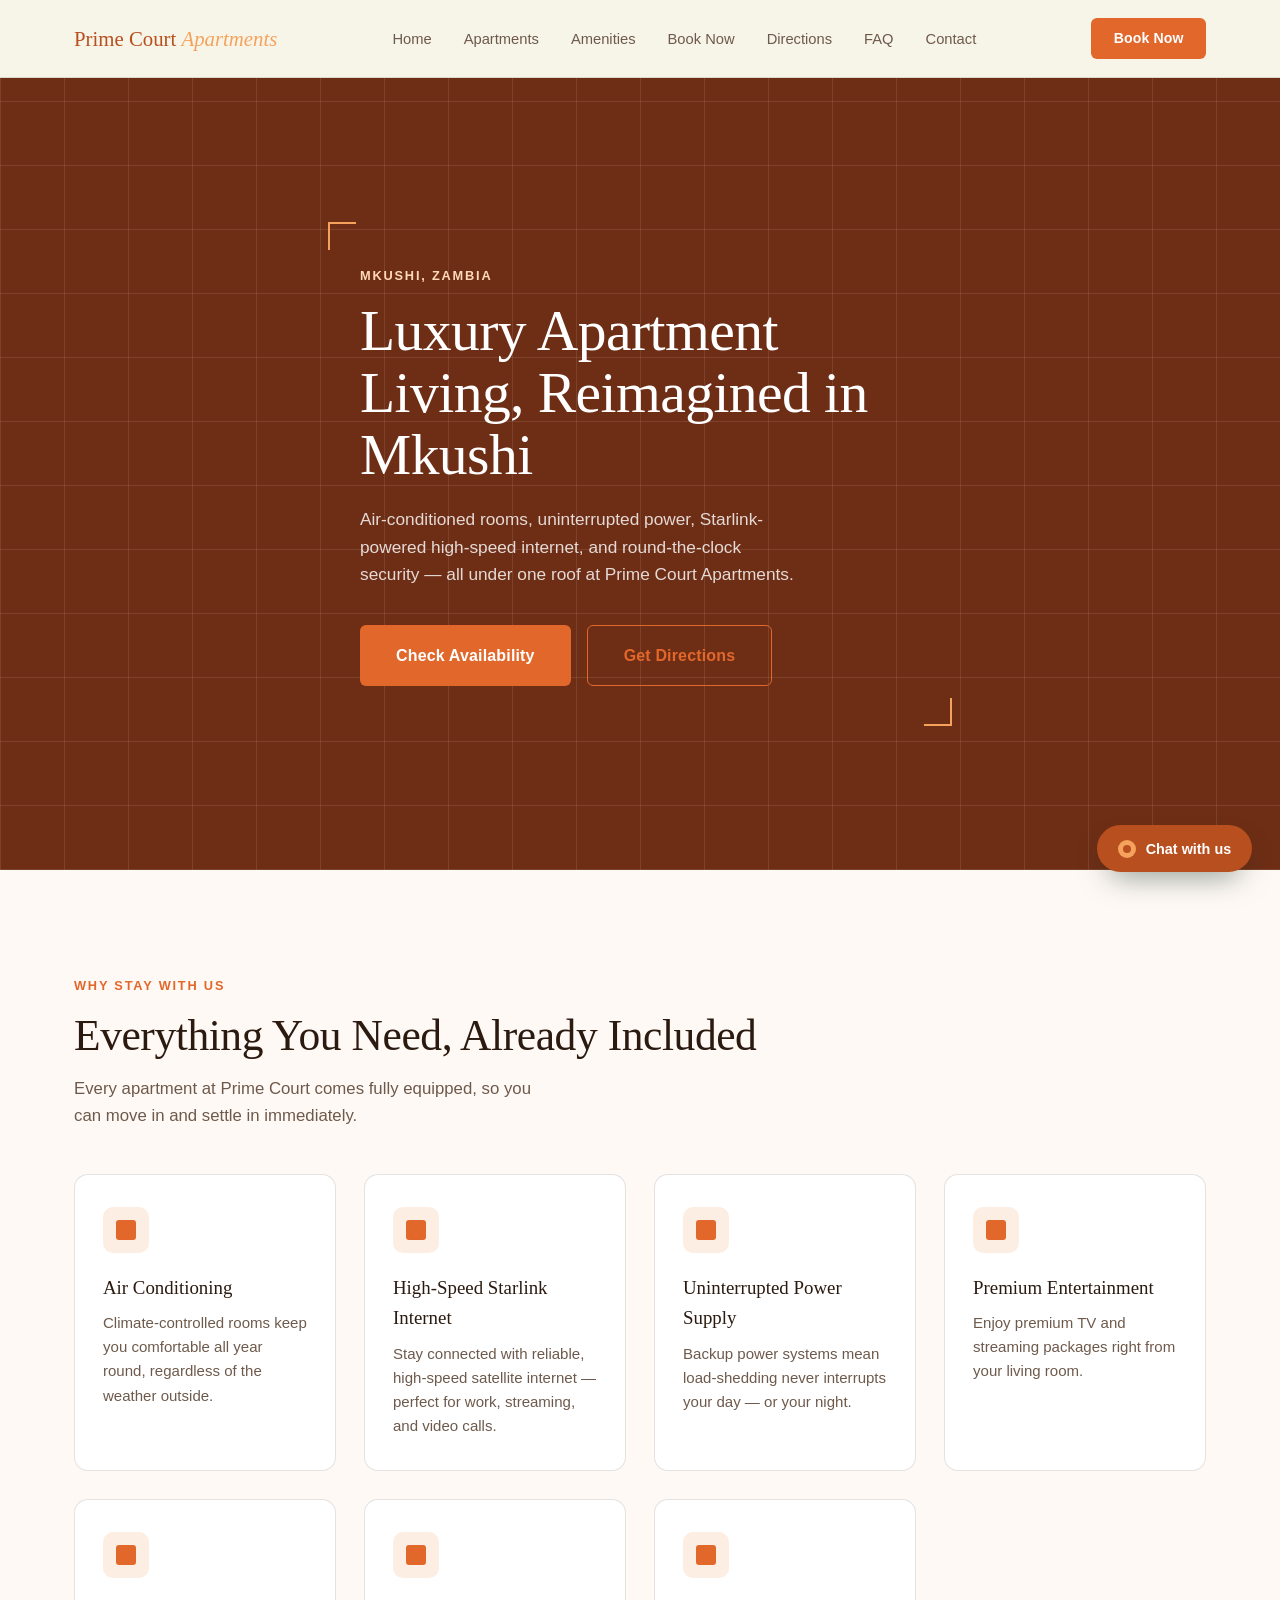
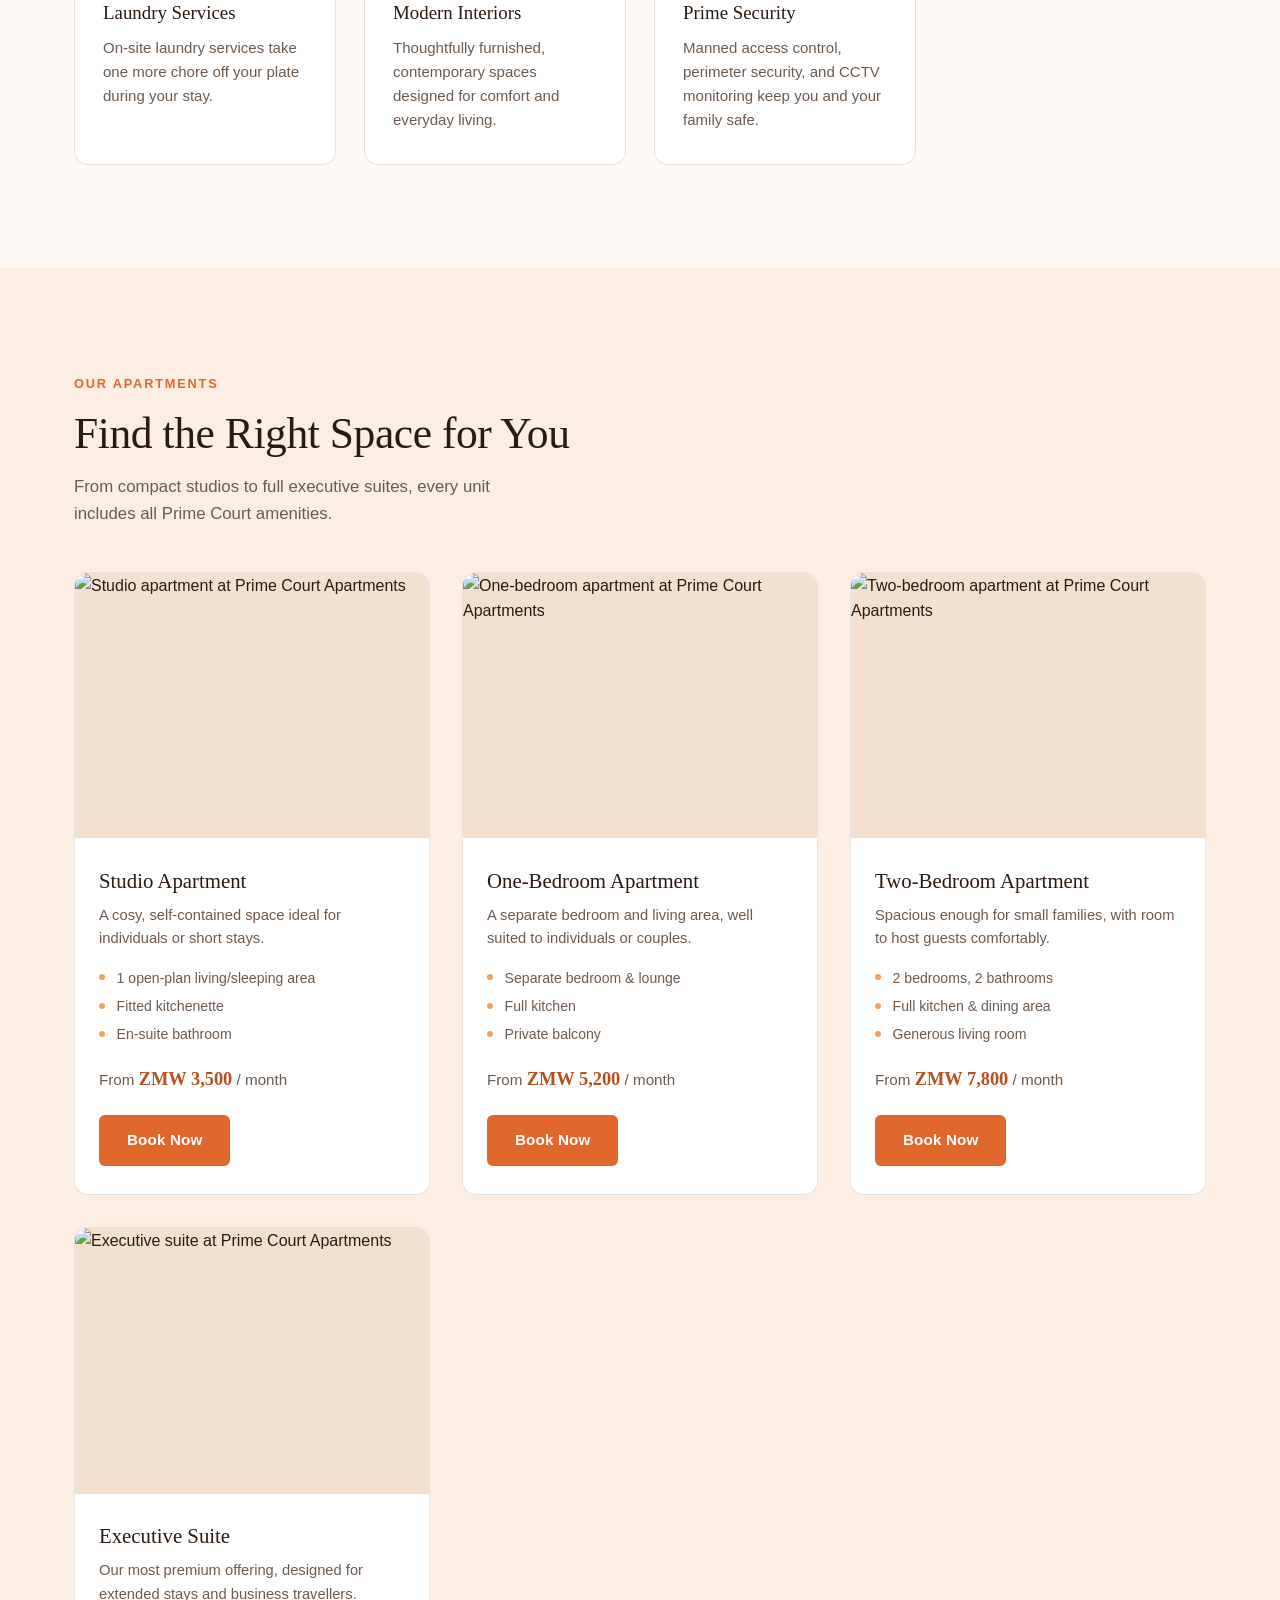
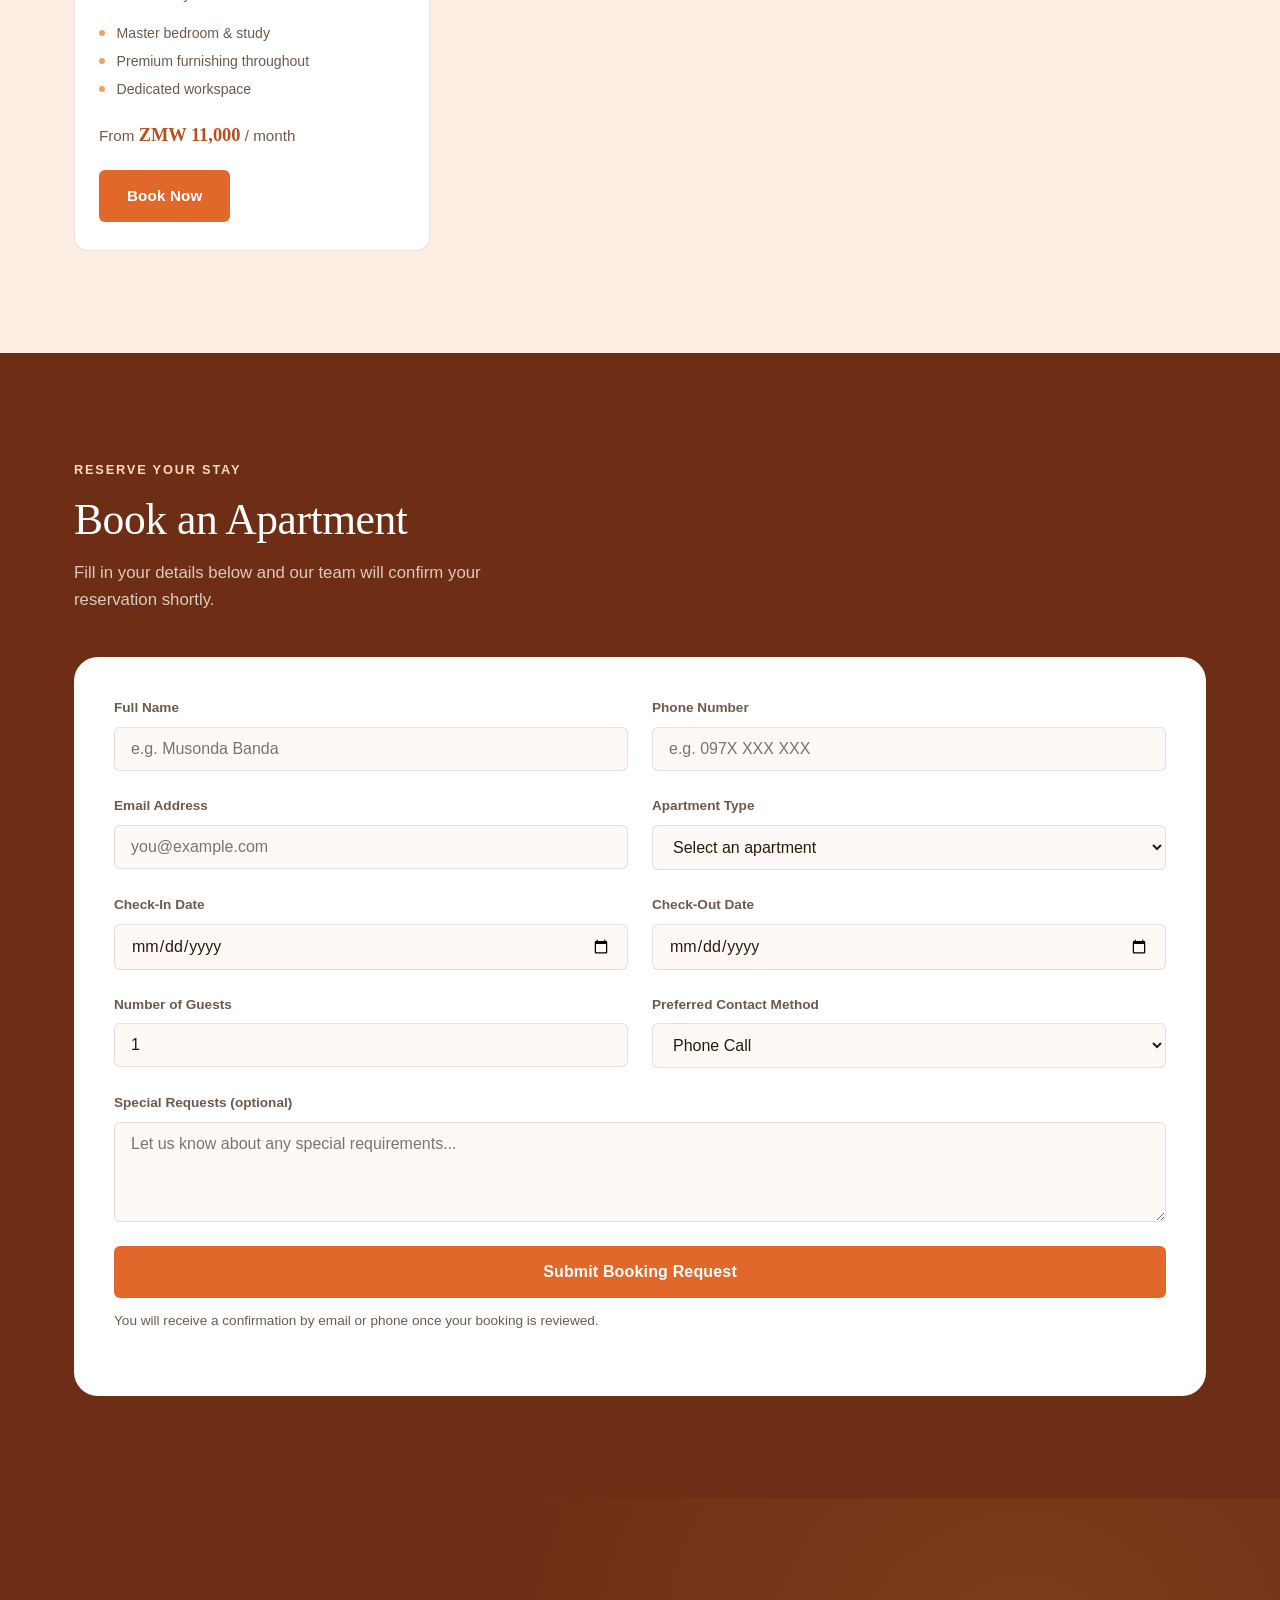
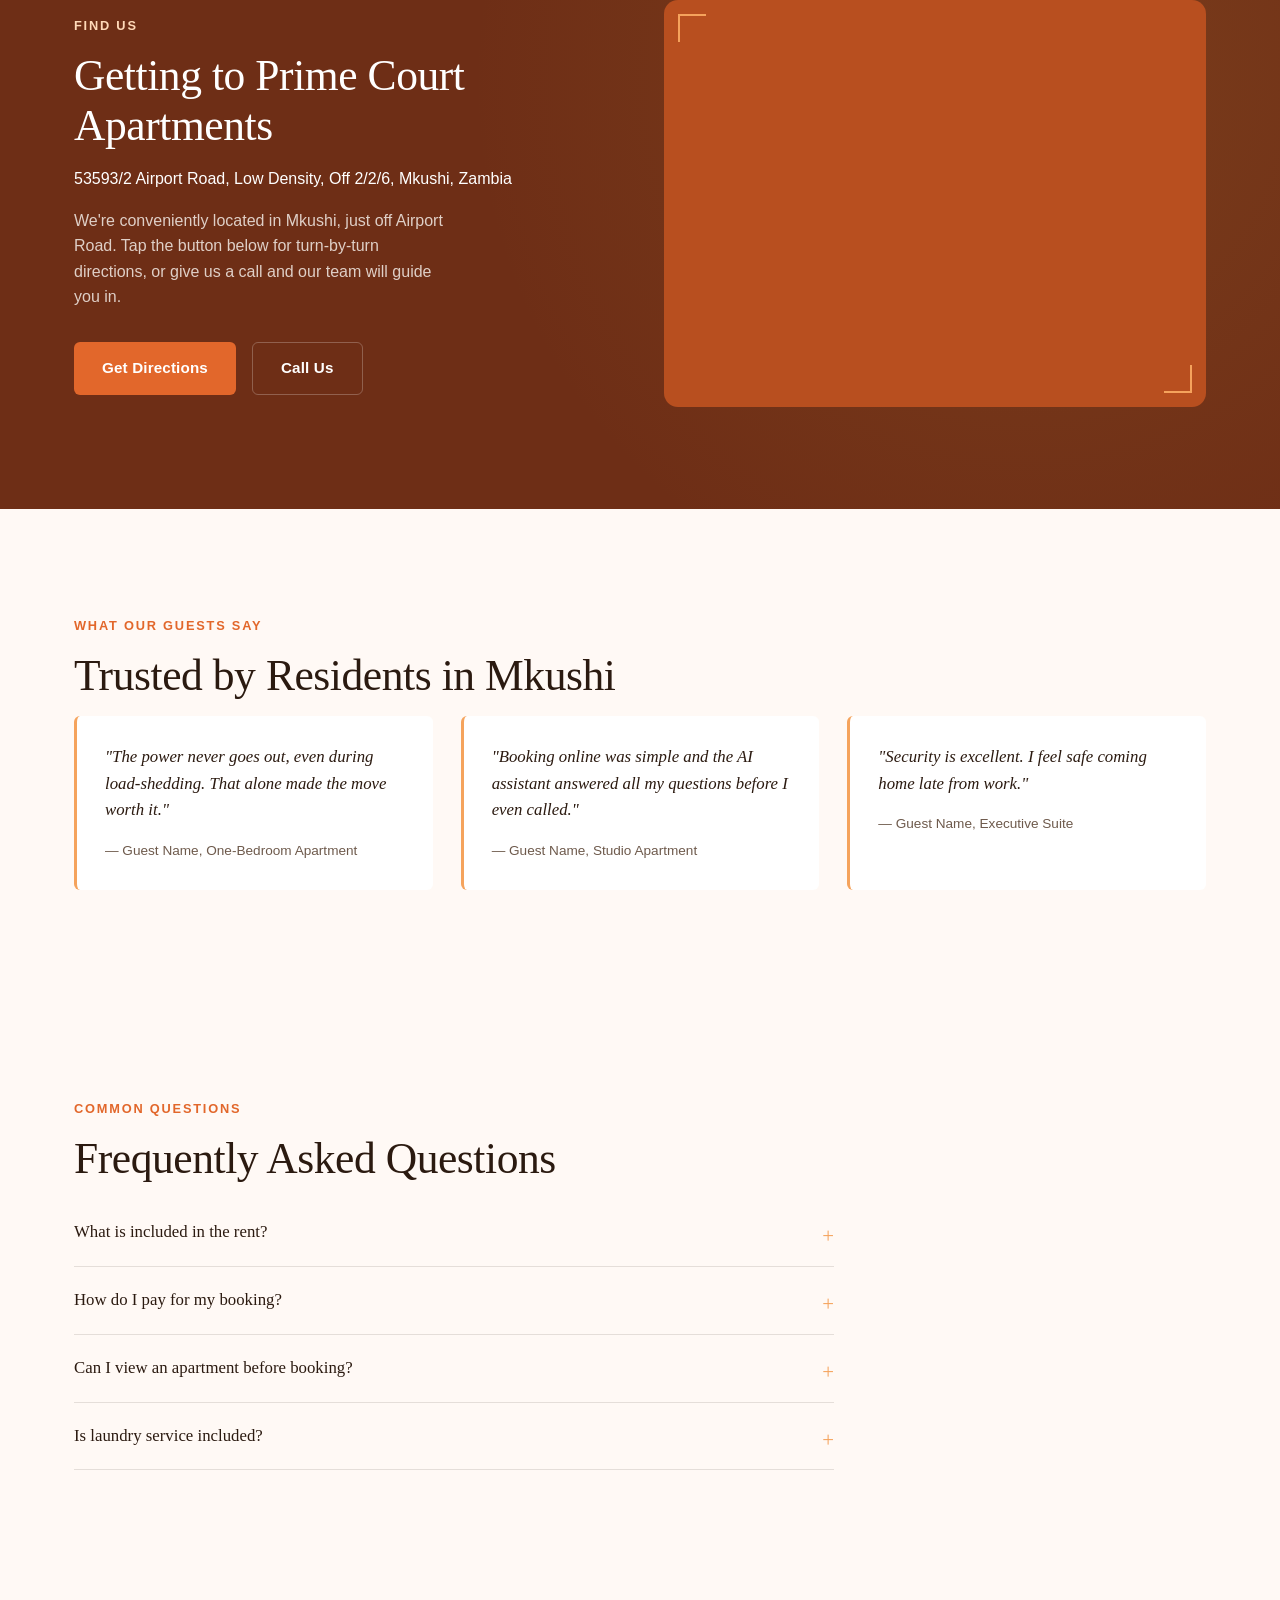
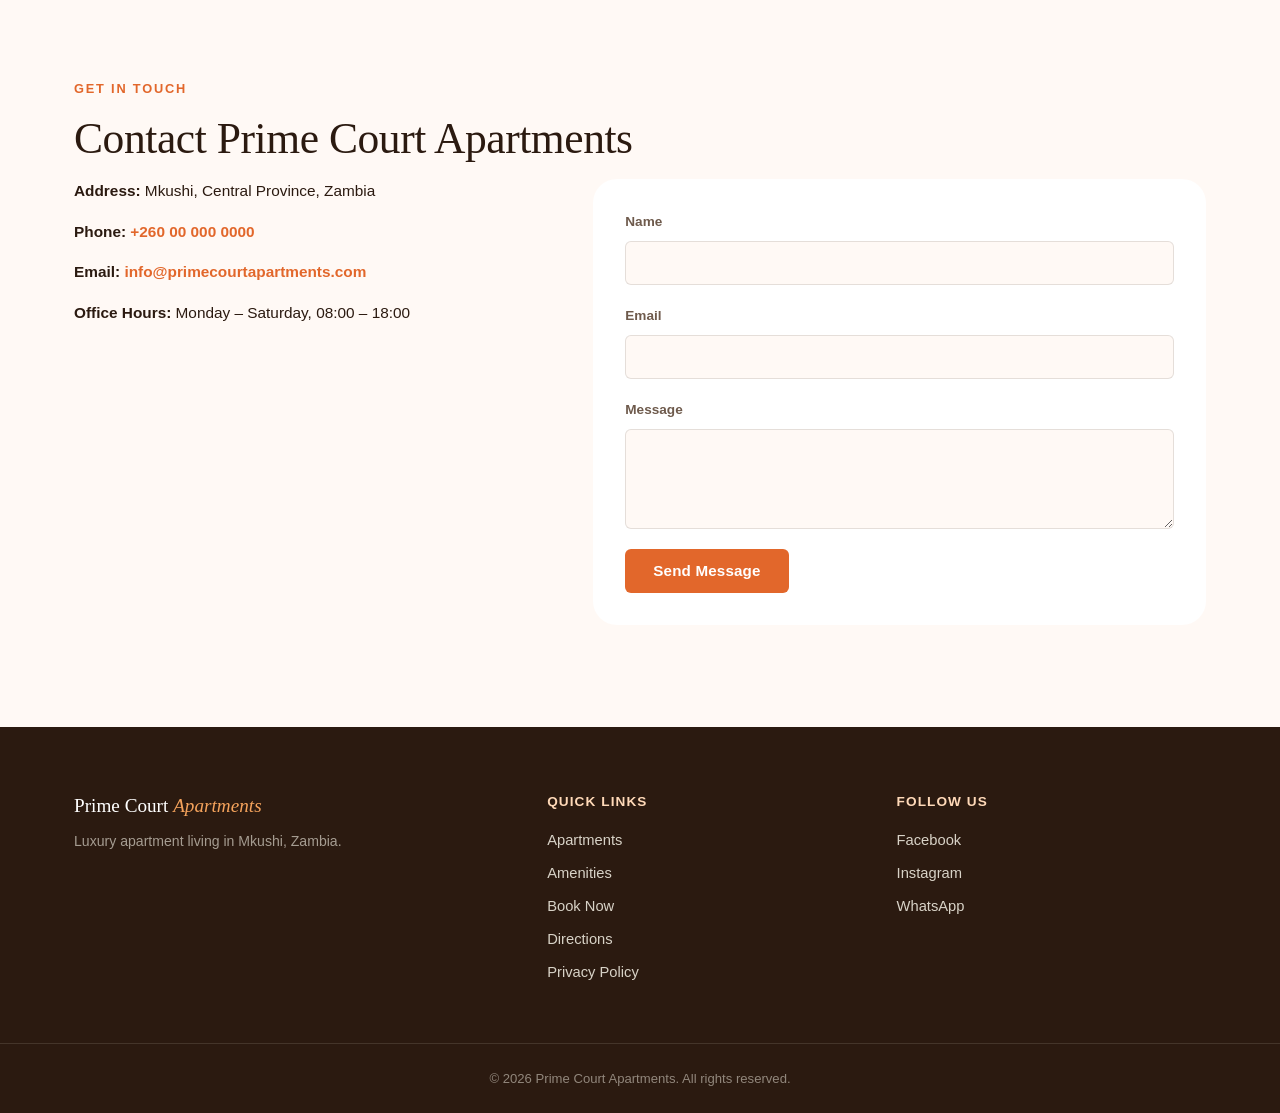
==== commit 44612c50: "added map snippet for directions sections" ====
--- a/index.html
+++ b/index.html
@@ -388,30 +388,25 @@
         <p class="eyebrow eyebrow-light">Find Us</p>
         <h2 class="section-title section-title-light">Getting to Prime Court Apartments</h2>
         <p class="directions-address" id="directions-address">
-          <!-- TODO: insert exact plot number / street address once provided -->
-          Prime Court Apartments, Mkushi, Central Province, Zambia
+          53593/2 Airport Road, Low Density, Off 2/2/6, Mkushi, Zambia
         </p>
         <p class="directions-text">
-          We're conveniently located in Mkushi. Tap the button below for turn-by-turn directions,
-          or give us a call and our team will guide you in.
+          We're conveniently located in Mkushi, just off Airport Road. Tap the button below for
+          turn-by-turn directions, or give us a call and our team will guide you in.
         </p>
         <div class="directions-actions">
-          <!-- TODO: replace with real Google Maps link/coordinates once location is confirmed -->
-          <a href="https://maps.google.com/?q=Mkushi,Zambia" target="_blank" rel="noopener noreferrer" class="btn btn-primary" id="get-directions-btn">Get Directions</a>
+          <a href="https://www.google.com/maps/dir/?api=1&destination=-13.6198321,29.3935773" target="_blank" rel="noopener noreferrer" class="btn btn-primary" id="get-directions-btn">Get Directions</a>
           <a href="tel:+260000000000" class="btn btn-outline btn-outline-light" id="directions-call-btn">Call Us</a>
         </div>
       </div>
- 
+
       <div class="directions-map" id="directions-map">
-        <!-- TODO: replace with an embedded Google Map iframe once exact coordinates are confirmed -->
-        <!--
         <iframe
-          src="https://www.google.com/maps/embed?pb=YOUR_EMBED_CODE_HERE"
+          src="https://maps.google.com/maps?q=-13.6198321,29.3935773&z=16&output=embed"
           width="100%" height="100%" style="border:0;" allowfullscreen="" loading="lazy"
-          referrerpolicy="no-referrer-when-downgrade">
+          referrerpolicy="no-referrer-when-downgrade"
+          title="Map showing the location of Prime Court Apartments in Mkushi, Zambia">
         </iframe>
-        -->
-        <div class="map-placeholder" id="map-placeholder">Map preview coming soon</div>
       </div>
     </div>
   </section>
@@ -541,7 +536,7 @@
   </footer>
  
   <!-- JavaScript to be added later: form handling, AI chat widget logic, appointment scheduling, map embed -->
-  <!-- <script src="script.js" defer></script> -->
+  <script src="script.js" defer></script>
  
 </body>
 </html>  
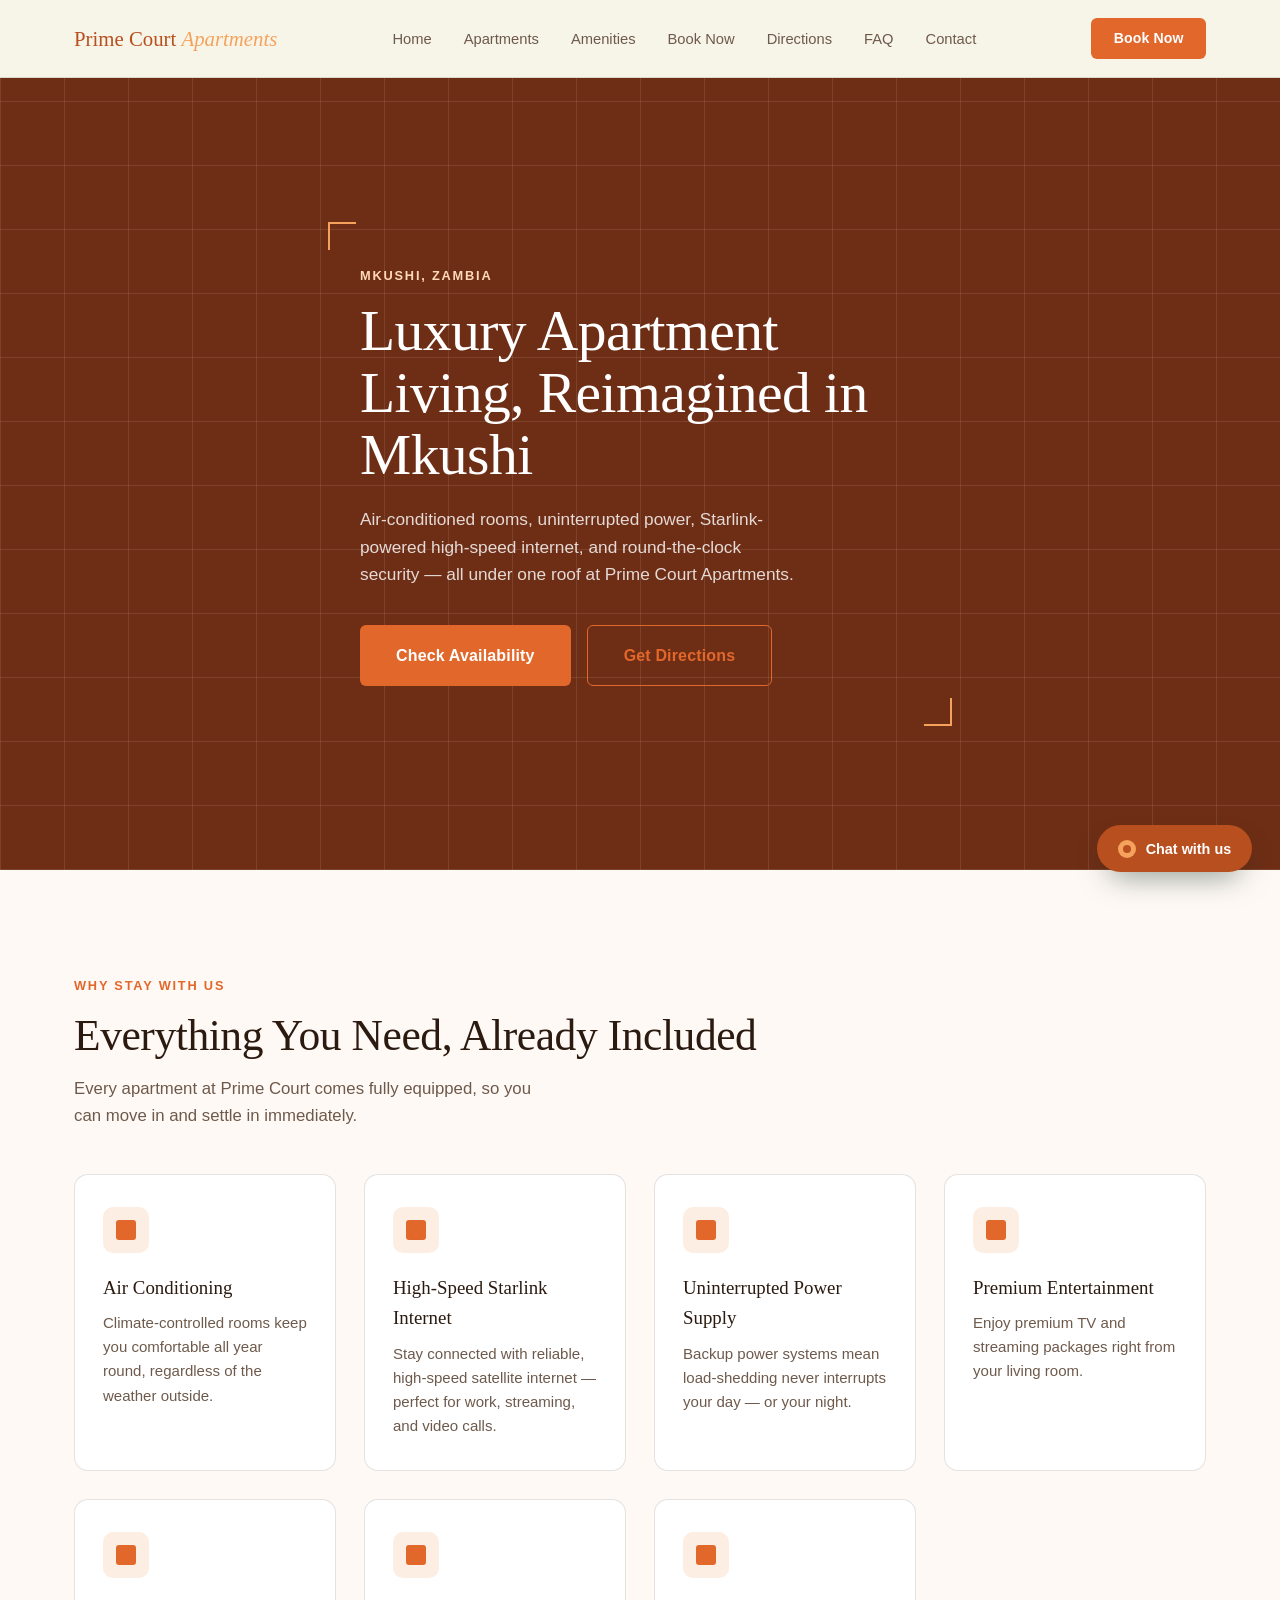
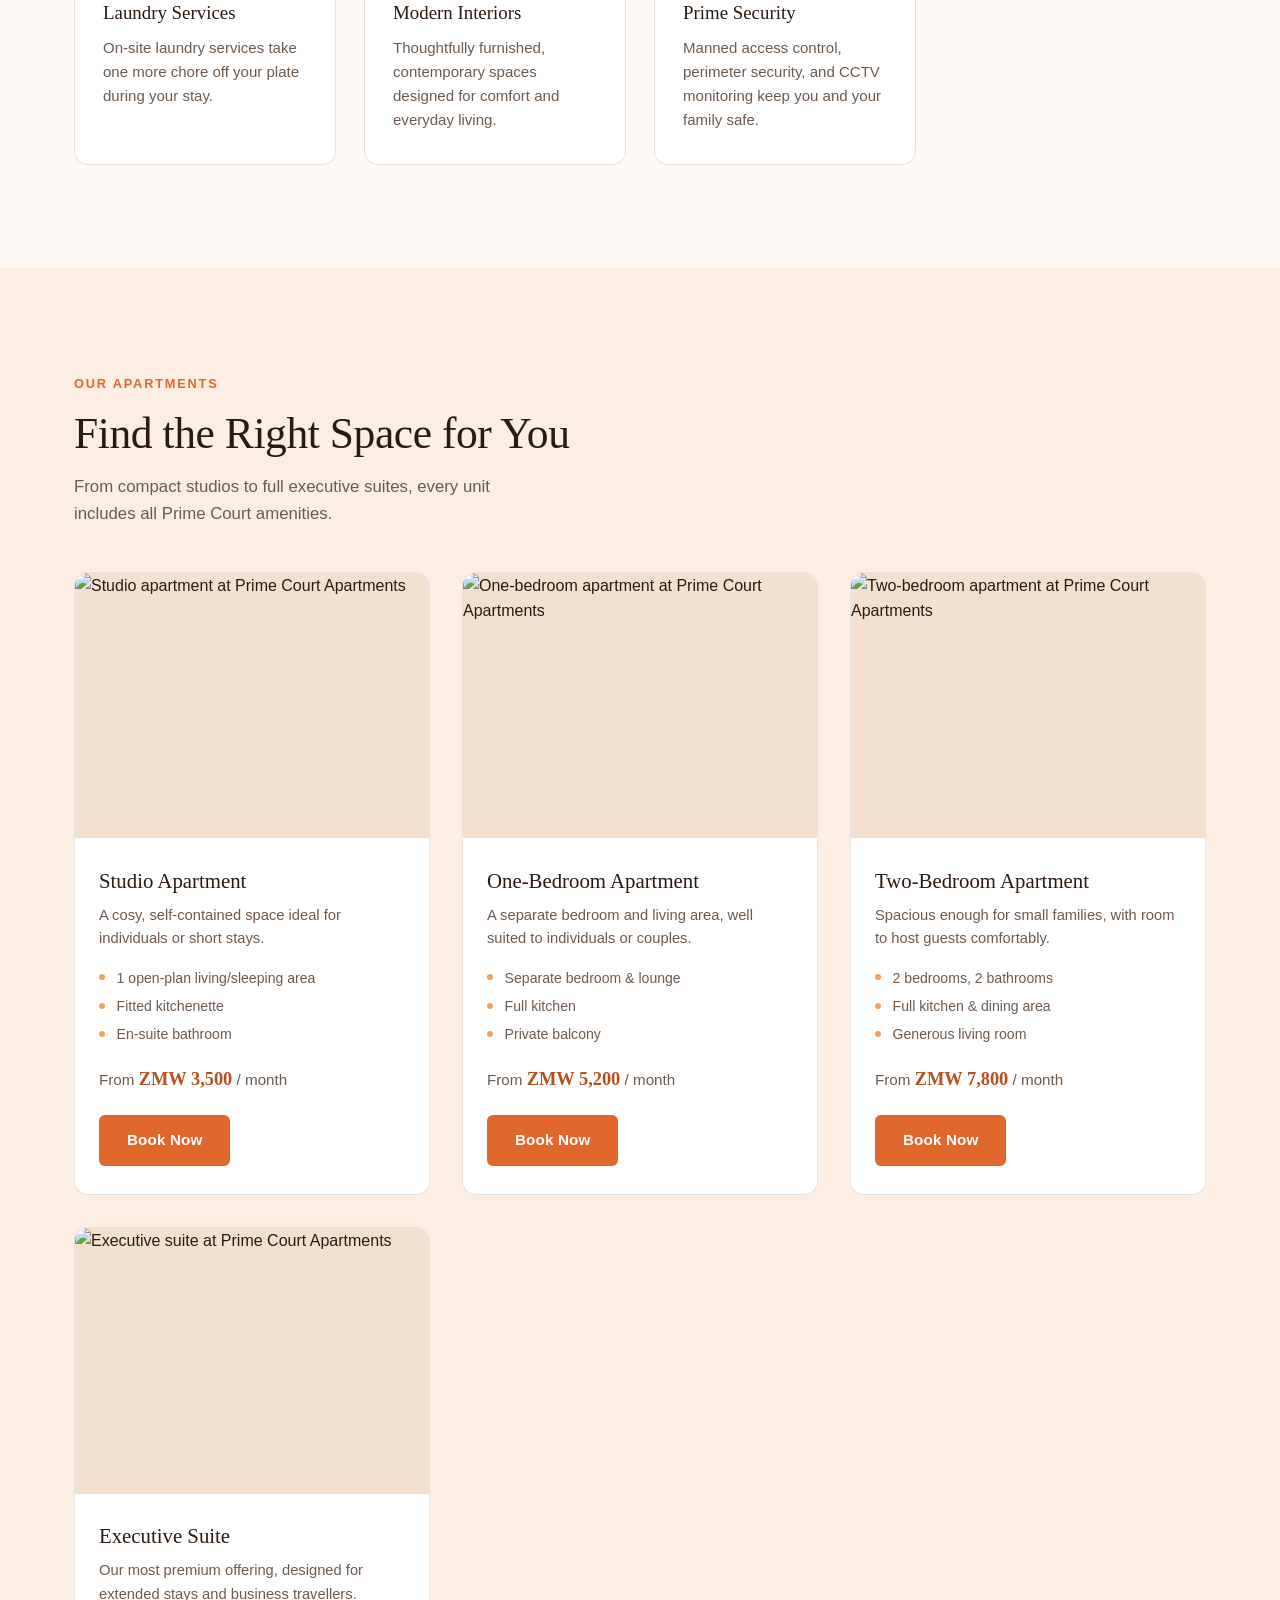
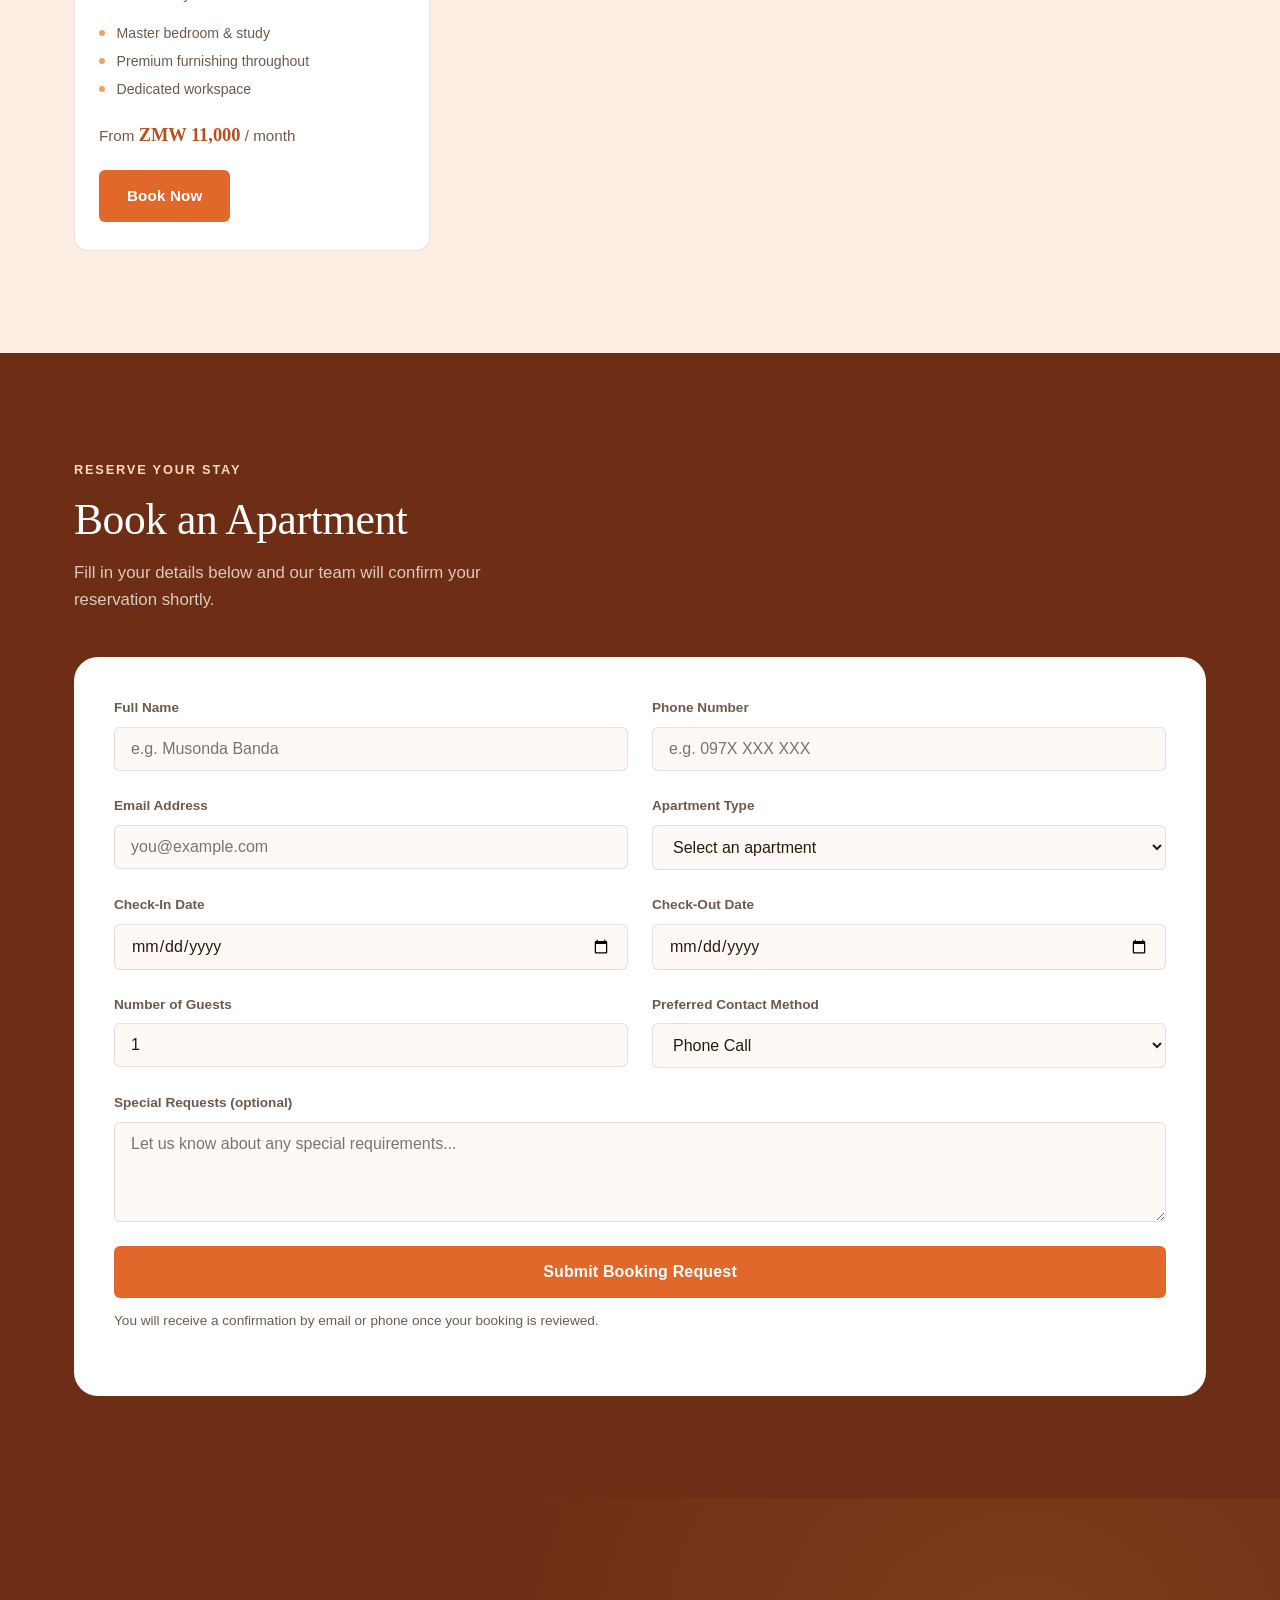
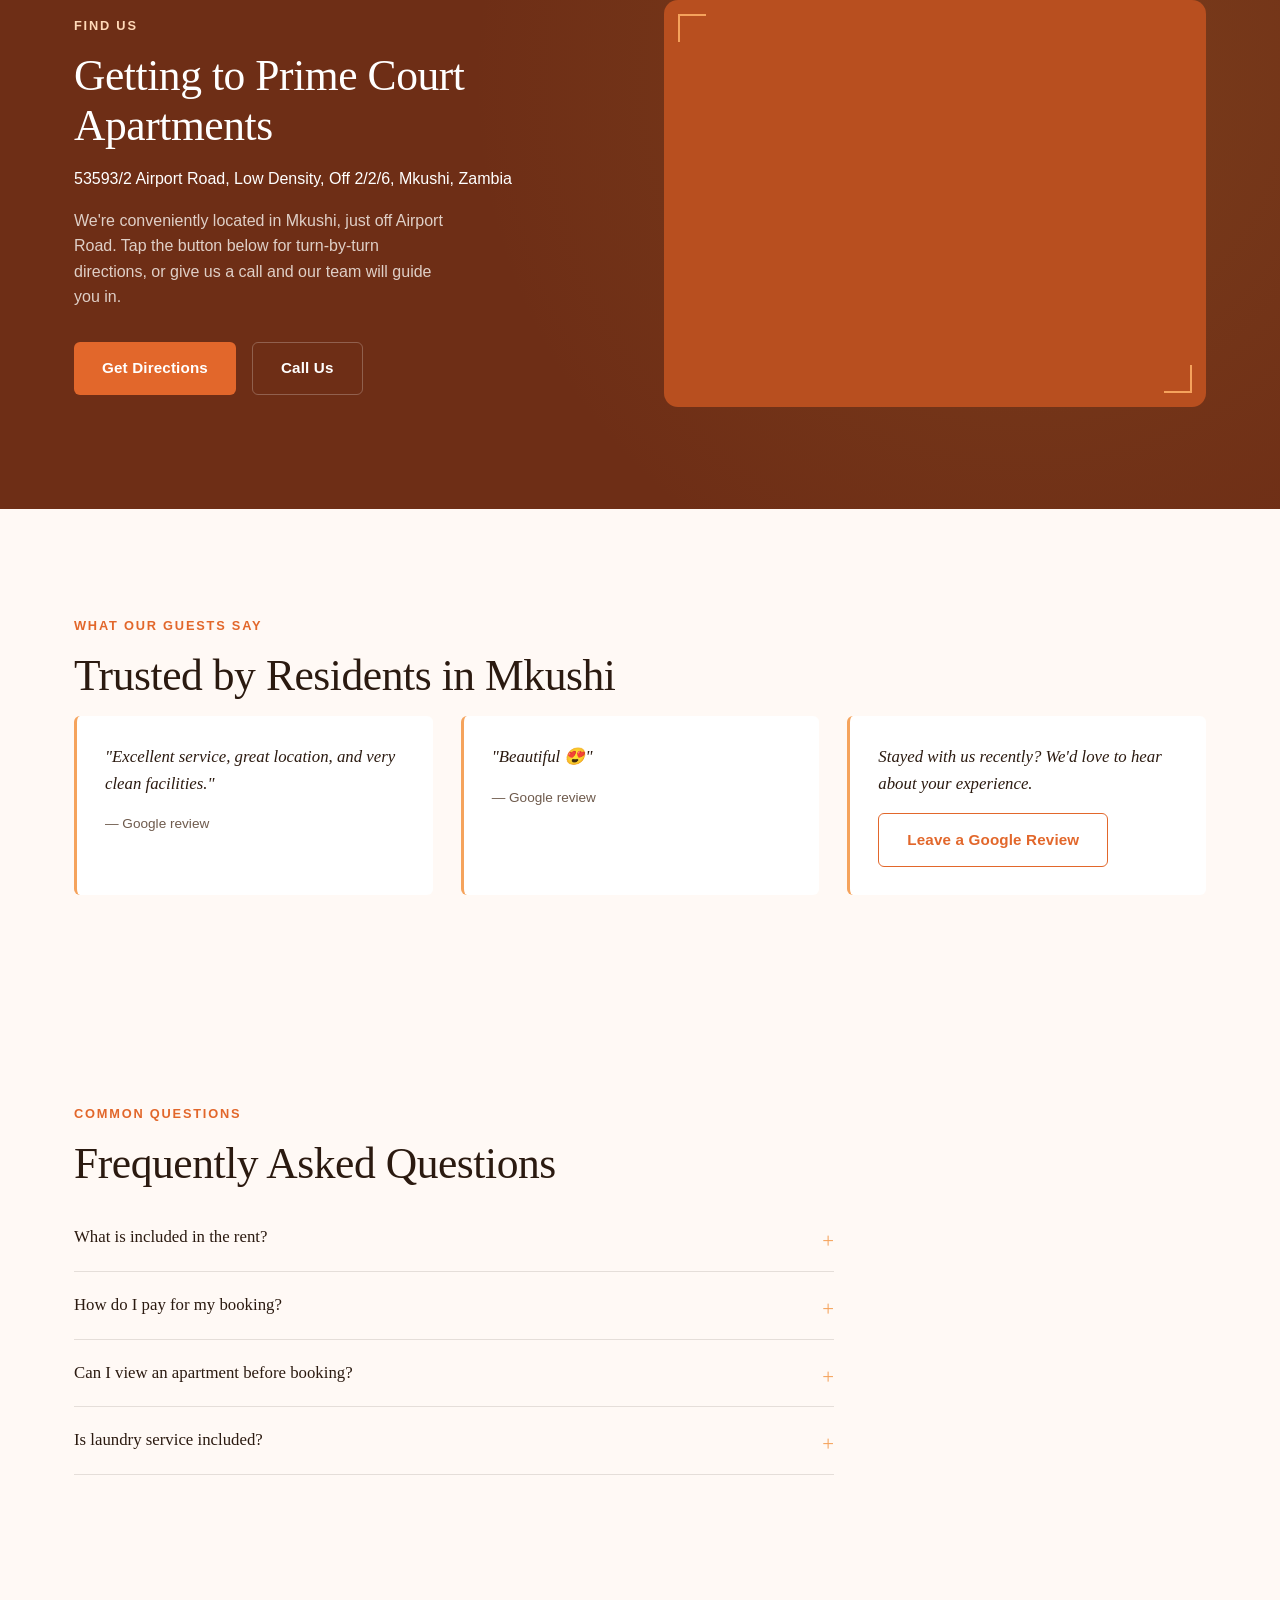
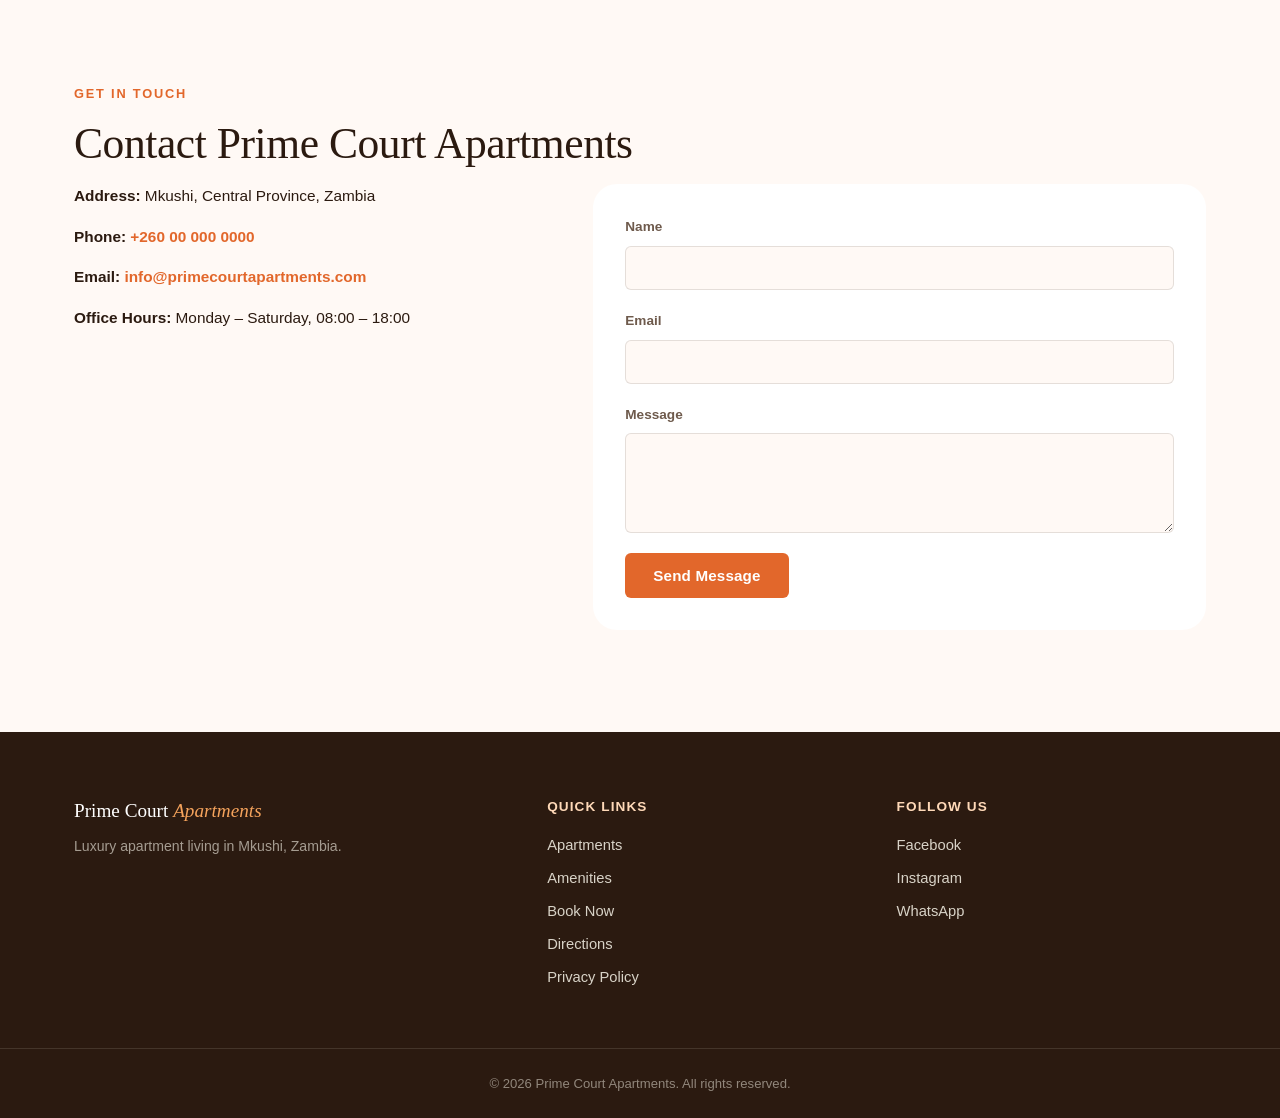
==== commit f400f5a6: "added real google reviews" ====
--- a/index.html
+++ b/index.html
@@ -219,7 +219,9 @@
         TODO: wire this form up to a backend / booking API.
         action and method are placeholders for now.
       -->
-      <form id="booking-form" class="booking-form" action="#" method="POST" novalidate>
+
+      <!-- TODO: replace YOUR_FORM_ID with your real Formspree form ID (formspree.io) -->
+      <form id="booking-form" class="booking-form" action="https://formspree.io/f/YOUR_FORM_ID" method="POST" novalidate>
  
         <div class="form-row">
           <div class="form-group">
@@ -340,7 +342,8 @@
       <h2 class="section-title">Schedule a Viewing Appointment</h2>
       <p class="section-subtitle">Prefer to see an apartment in person first? Book a viewing slot below, or ask our AI Assistant to do it for you.</p>
  
-      <form id="appointment-form" class="appointment-form" action="#" method="POST" novalidate>
+    <!-- TODO: replace YOUR_FORM_ID with your real Formspree form ID -->
+    <form id="appointment-form" class="appointment-form" action="https://formspree.io/f/YOUR_FORM_ID" method="POST" novalidate>
         <div class="form-row">
           <div class="form-group">
             <label for="appointment-name">Full Name</label>
@@ -418,20 +421,20 @@
       <h2 class="section-title">Trusted by Residents in Mkushi</h2>
  
       <div class="testimonials-grid" id="testimonials-grid">
-        <!-- TODO: replace with real guest testimonials -->
+        <!-- Real reviews, verified via the Prime Court Apartments Google Maps listing -->
         <blockquote class="testimonial-card">
-          <p class="testimonial-text">"The power never goes out, even during load-shedding. That alone made the move worth it."</p>
-          <footer class="testimonial-author">&mdash; Guest Name, One-Bedroom Apartment</footer>
+          <p class="testimonial-text">"Excellent service, great location, and very clean facilities."</p>
+          <footer class="testimonial-author">&mdash; Google review</footer>
         </blockquote>
- 
+
         <blockquote class="testimonial-card">
-          <p class="testimonial-text">"Booking online was simple and the AI assistant answered all my questions before I even called."</p>
-          <footer class="testimonial-author">&mdash; Guest Name, Studio Apartment</footer>
+          <p class="testimonial-text">"Beautiful 😍"</p>
+          <footer class="testimonial-author">&mdash; Google review</footer>
         </blockquote>
- 
-        <blockquote class="testimonial-card">
-          <p class="testimonial-text">"Security is excellent. I feel safe coming home late from work."</p>
-          <footer class="testimonial-author">&mdash; Guest Name, Executive Suite</footer>
+
+        <blockquote class="testimonial-card testimonial-card-cta">
+          <p class="testimonial-text">Stayed with us recently? We'd love to hear about your experience.</p>
+          <a href="https://search.google.com/local/writereview?placeid=ChIJyXv_SAD3FBkRpmWi0uL4n-U" target="_blank" rel="noopener noreferrer" class="btn btn-outline">Leave a Google Review</a>
         </blockquote>
       </div>
     </div>
@@ -481,7 +484,8 @@
           <p><strong>Office Hours:</strong> Monday &ndash; Saturday, 08:00 &ndash; 18:00</p>
         </div>
  
-        <form id="contact-form" class="contact-form" action="#" method="POST" novalidate>
+        <!-- TODO: replace YOUR_FORM_ID with your real Formspree form ID -->
+        <form id="contact-form" class="contact-form" action="https://formspree.io/f/YOUR_FORM_ID" method="POST" novalidate>
           <div class="form-group">
             <label for="contact-name">Name</label>
             <input type="text" id="contact-name" name="name" required>
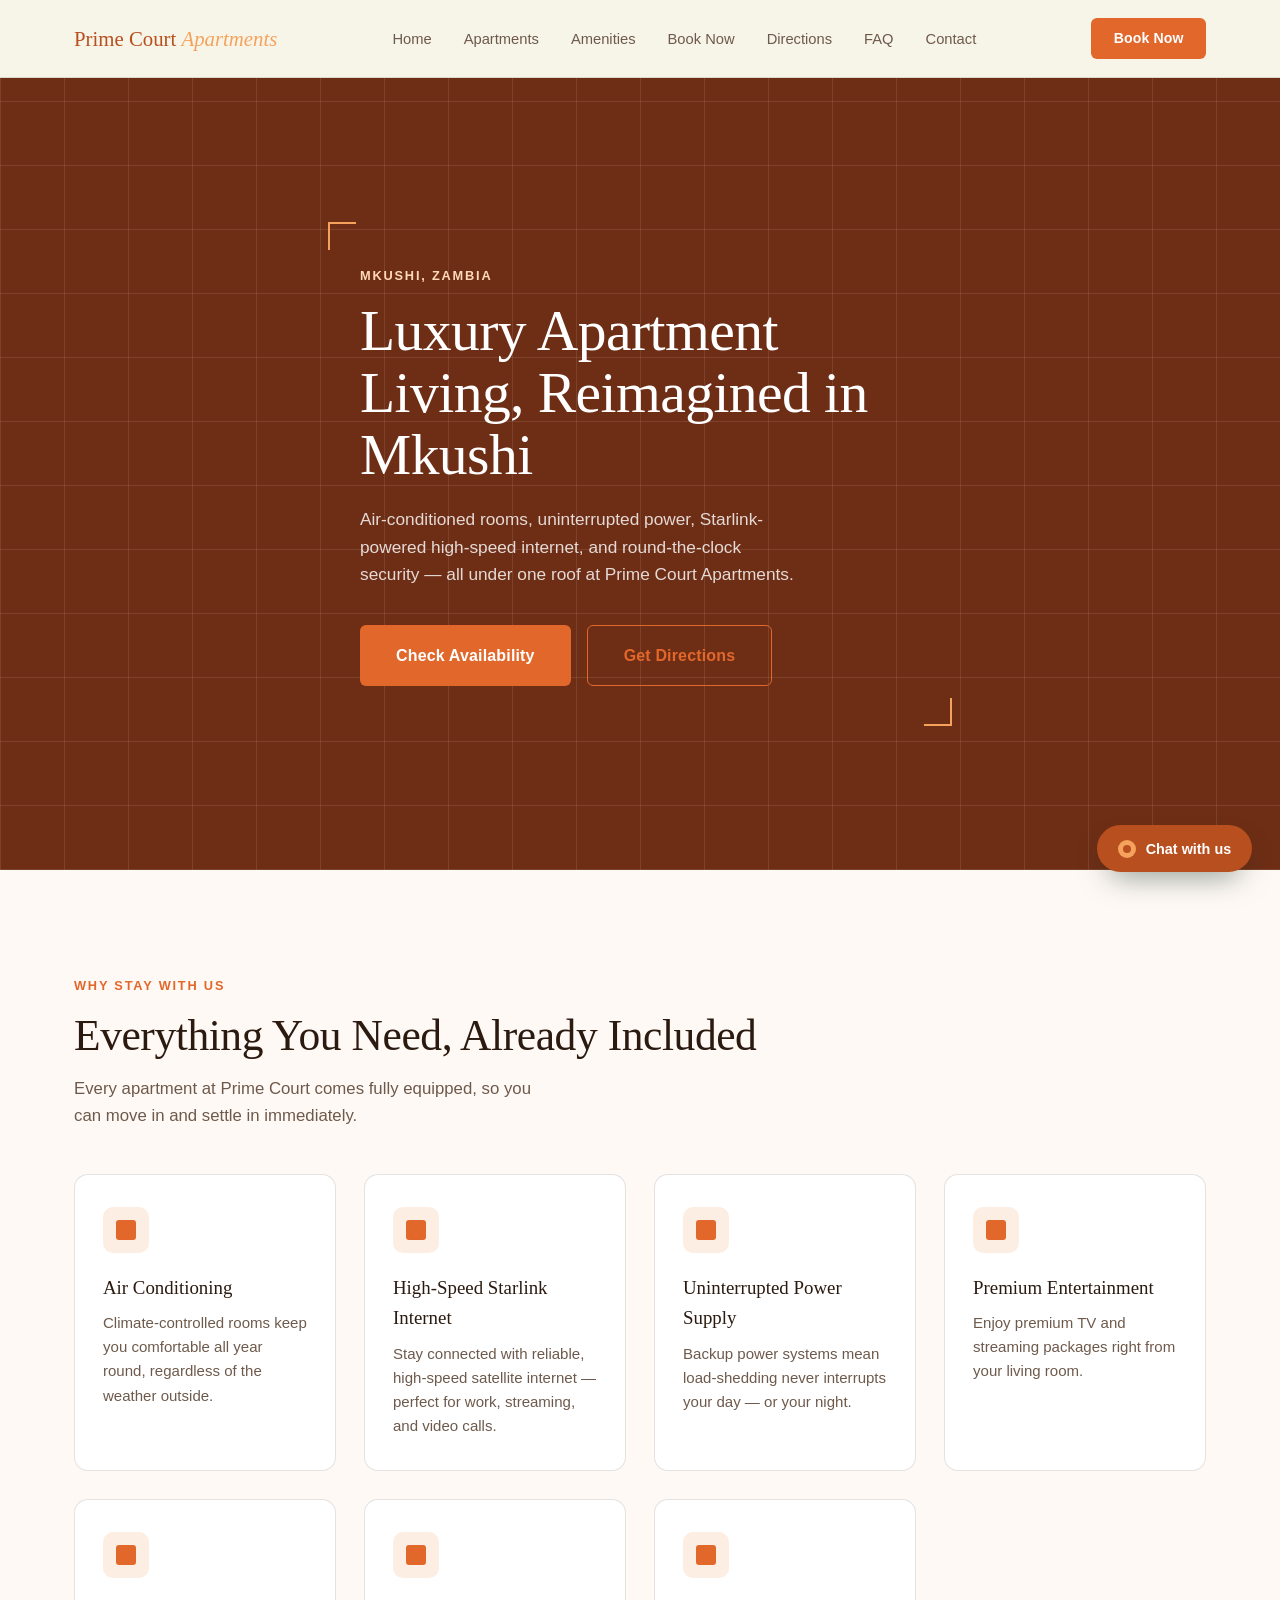
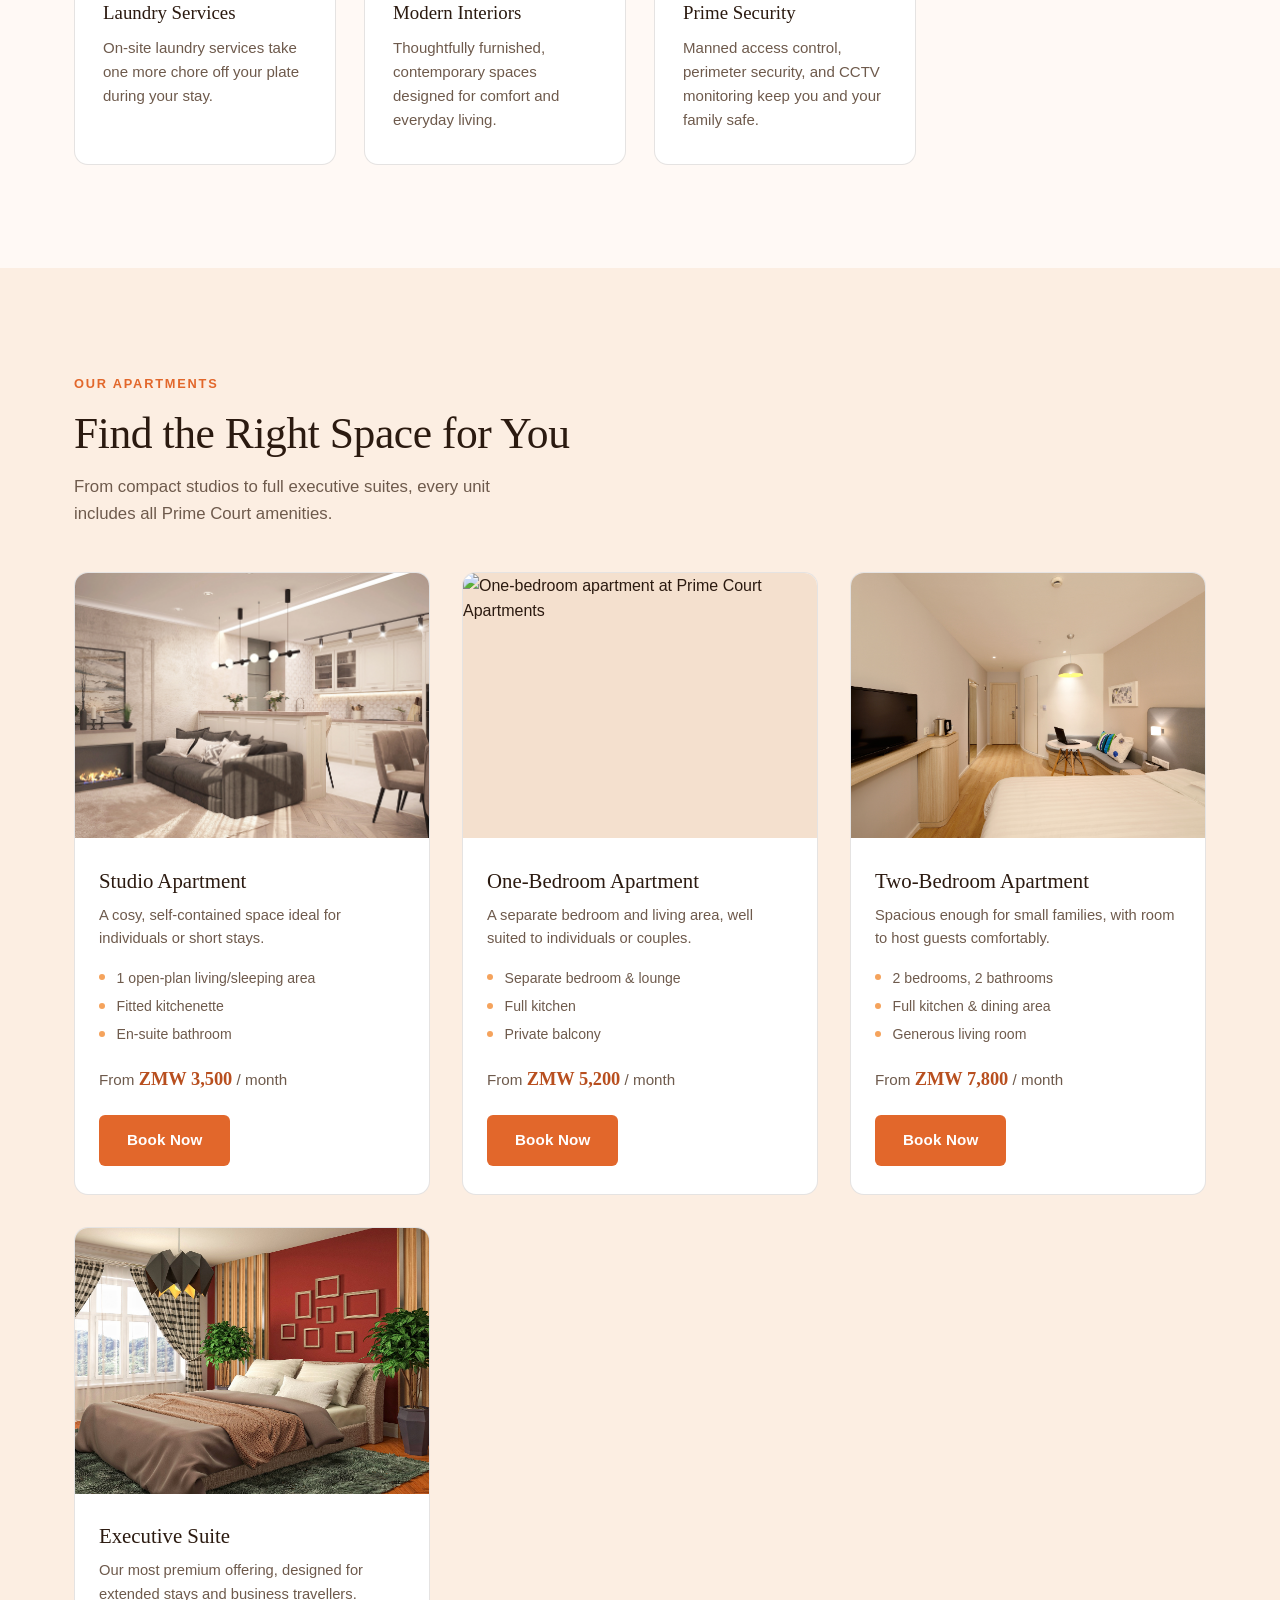
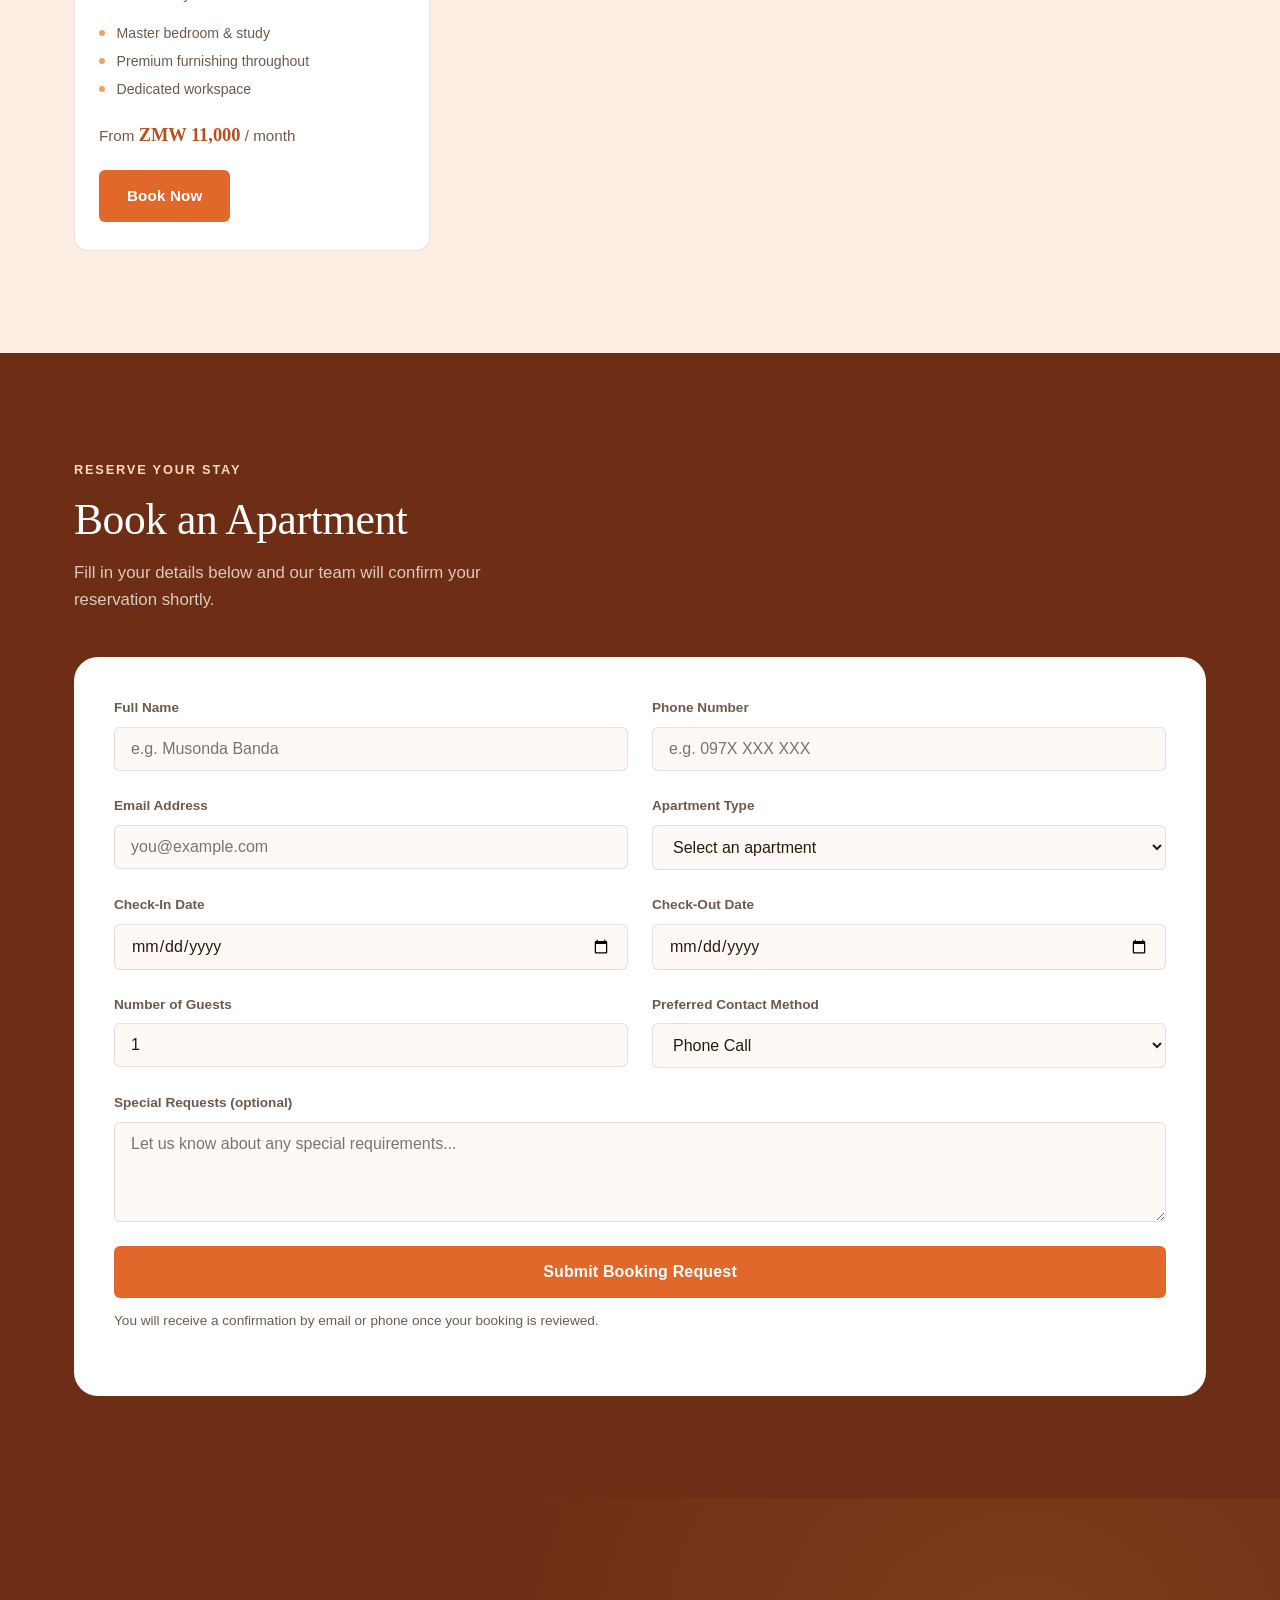
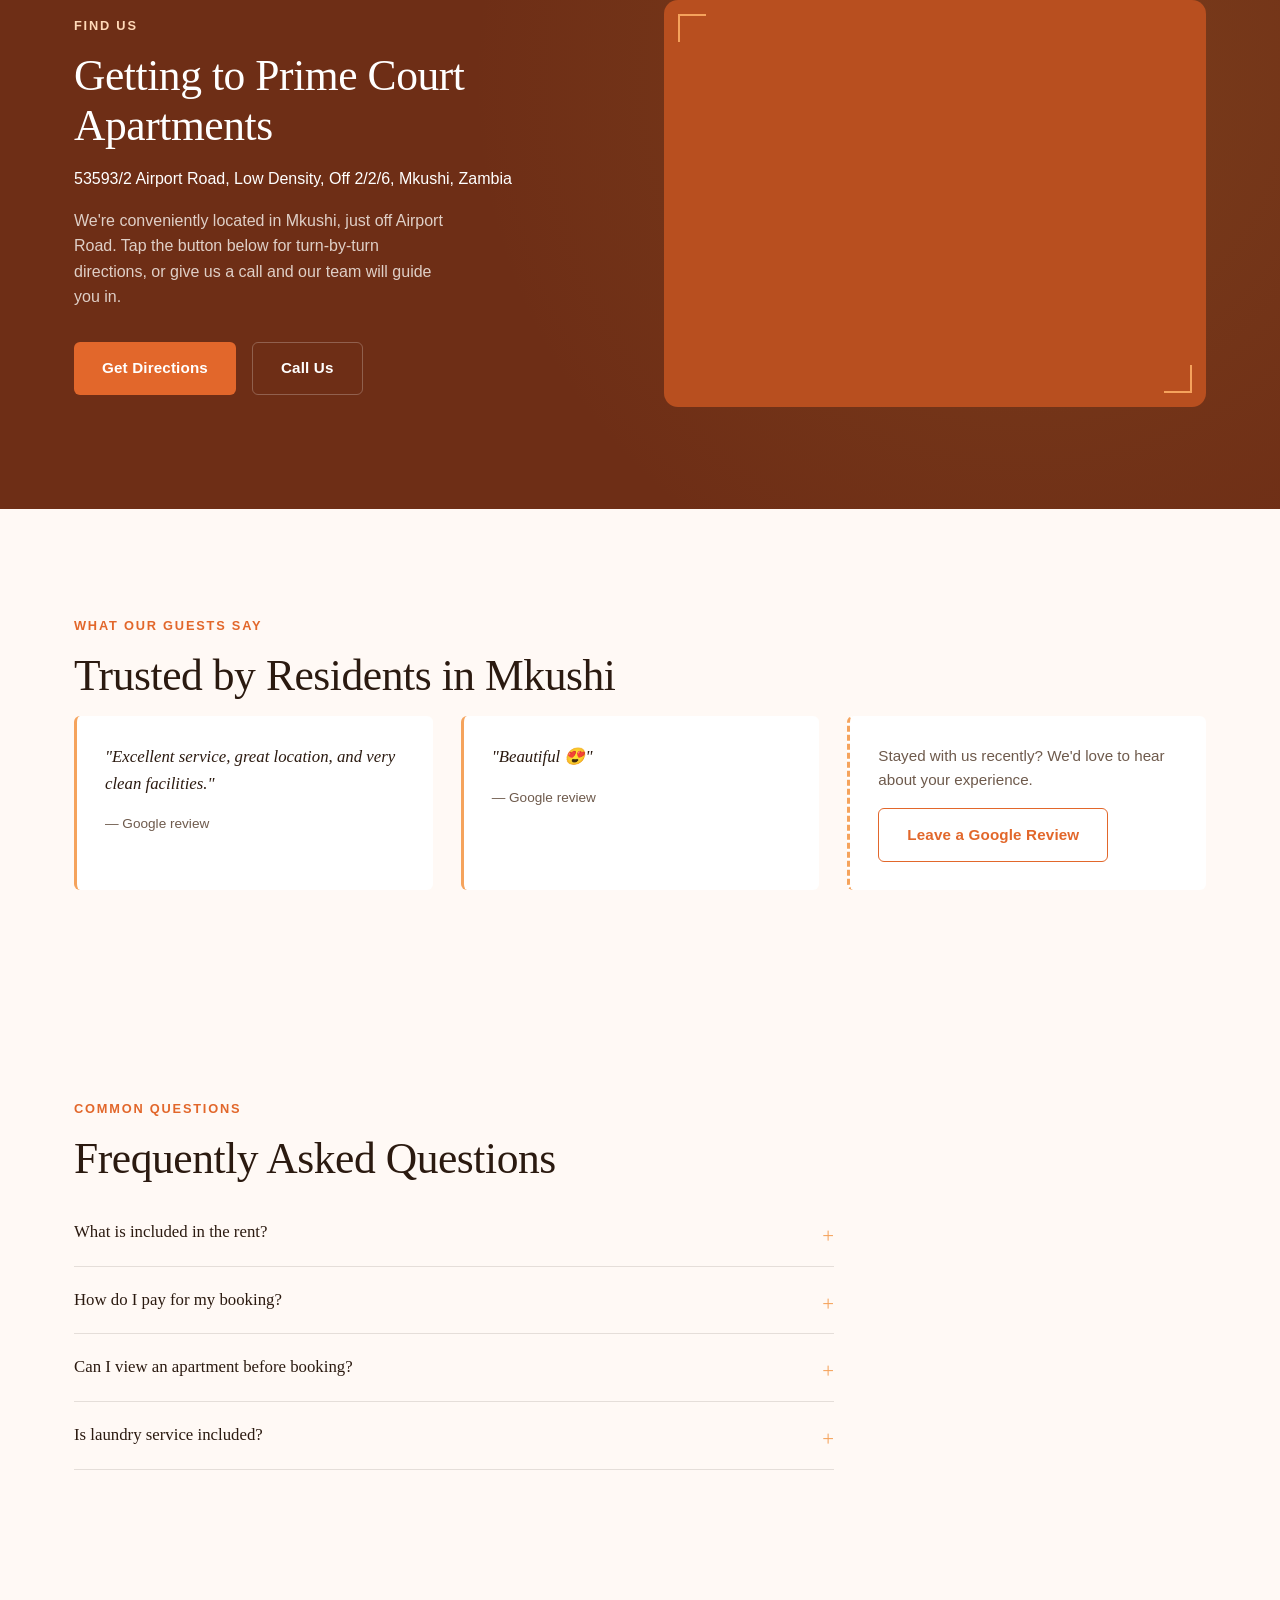
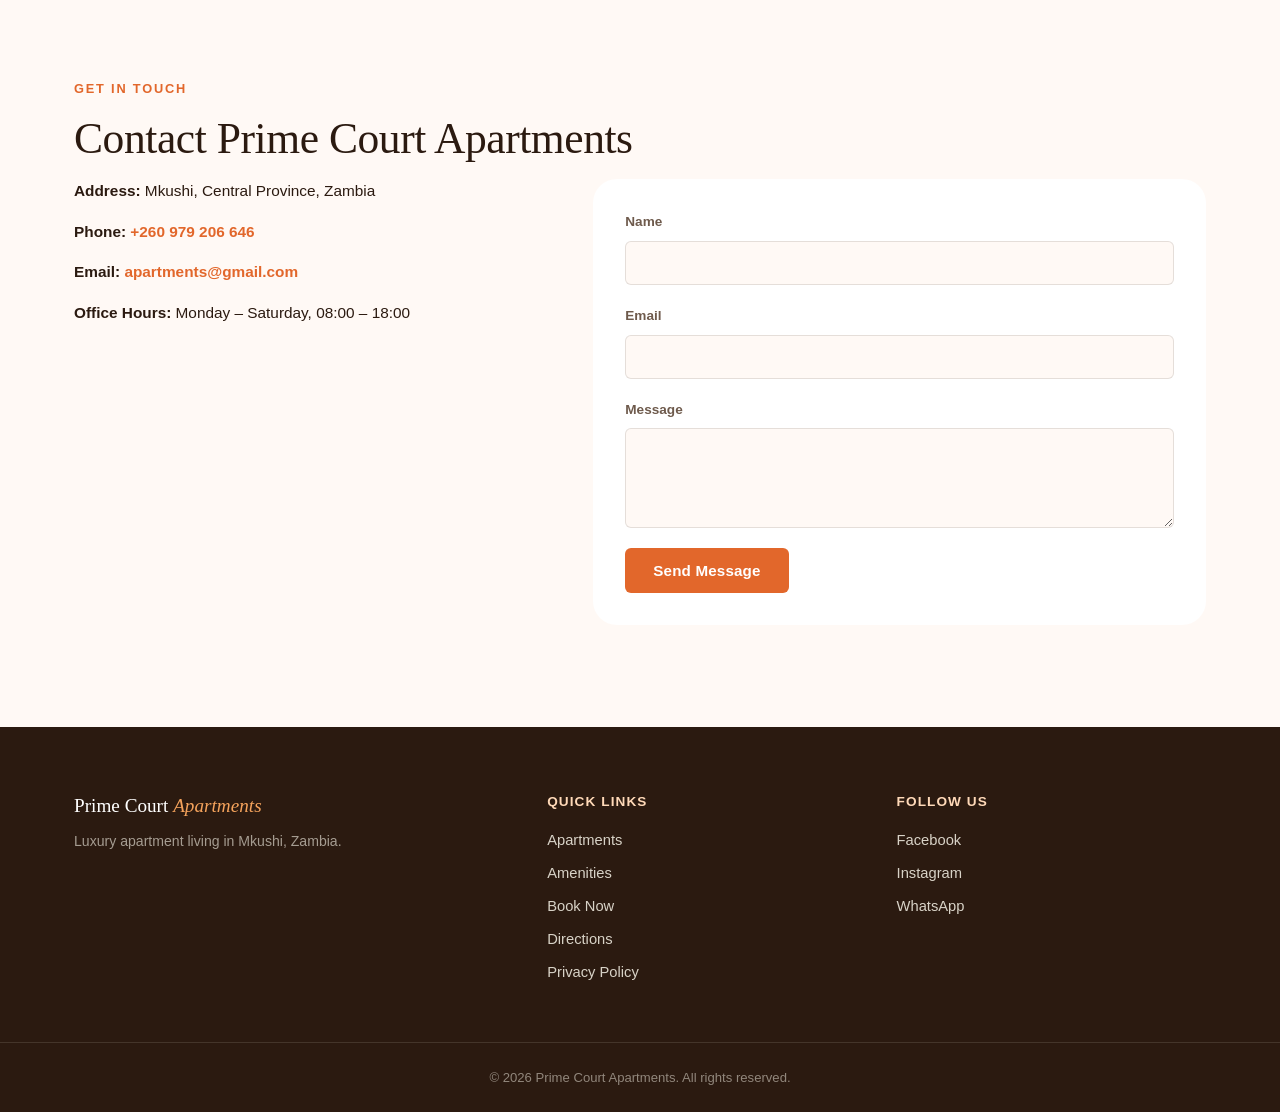
==== commit 47cdcf51: "fixed page not auto scrolling to error message on booking form bug" ====
--- a/index.html
+++ b/index.html
@@ -138,7 +138,7 @@
         <article class="apartment-card" id="apartment-studio" data-apartment-type="studio">
           <div class="apartment-image">
             <!-- TODO: replace with real photo -->
-            <img src="images/studio-placeholder.jpg" alt="Studio apartment at Prime Court Apartments">
+            <img src="images/studio.jpg" alt="Studio apartment at Prime Court Apartments">
           </div>
           <div class="apartment-body">
             <h3 class="apartment-name">Studio Apartment</h3>
@@ -155,7 +155,7 @@
  
         <article class="apartment-card" id="apartment-one-bedroom" data-apartment-type="one-bedroom">
           <div class="apartment-image">
-            <img src="images/one-bedroom-placeholder.jpg" alt="One-bedroom apartment at Prime Court Apartments">
+            <img src="images/1.jpg" alt="One-bedroom apartment at Prime Court Apartments">
           </div>
           <div class="apartment-body">
             <h3 class="apartment-name">One-Bedroom Apartment</h3>
@@ -172,7 +172,7 @@
  
         <article class="apartment-card" id="apartment-two-bedroom" data-apartment-type="two-bedroom">
           <div class="apartment-image">
-            <img src="images/two-bedroom-placeholder.jpg" alt="Two-bedroom apartment at Prime Court Apartments">
+            <img src="images/2.jpg" alt="Two-bedroom apartment at Prime Court Apartments">
           </div>
           <div class="apartment-body">
             <h3 class="apartment-name">Two-Bedroom Apartment</h3>
@@ -189,7 +189,7 @@
  
         <article class="apartment-card" id="apartment-executive-suite" data-apartment-type="executive-suite">
           <div class="apartment-image">
-            <img src="images/executive-suite-placeholder.jpg" alt="Executive suite at Prime Court Apartments">
+            <img src="images/executive.jpg" alt="Executive suite at Prime Court Apartments">
           </div>
           <div class="apartment-body">
             <h3 class="apartment-name">Executive Suite</h3>
@@ -479,8 +479,8 @@
       <div class="contact-grid">
         <div class="contact-details" id="contact-details">
           <p><strong>Address:</strong> Mkushi, Central Province, Zambia <!-- TODO: exact address --></p>
-          <p><strong>Phone:</strong> <a href="tel:+260000000000">+260 00 000 0000</a> <!-- TODO: real number --></p>
-          <p><strong>Email:</strong> <a href="mailto:info@primecourtapartments.com">info@primecourtapartments.com</a> <!-- TODO: real email --></p>
+          <p><strong>Phone:</strong> <a href="tel:+260979206646">+260 979 206 646</a> <!-- TODO: real number --></p>
+          <p><strong>Email:</strong> <a href="mailto:apartments@gmail.com">apartments@gmail.com</a> <!-- TODO: real email --></p>
           <p><strong>Office Hours:</strong> Monday &ndash; Saturday, 08:00 &ndash; 18:00</p>
         </div>
  
--- a/stylesheet/style.css
+++ b/stylesheet/style.css
@@ -713,6 +713,21 @@
   border-left: 3px solid var(--accent);
   border-radius: var(--radius-sm);
   padding: 1.75rem;
+}
+
+.testimonial-card-cta {
+  display: flex;
+  flex-direction: column;
+  align-items: flex-start;
+  gap: 1rem;
+  border-left-style: dashed;
+}
+.testimonial-card-cta .testimonial-text {
+  font-style: normal;
+  font-family: var(--font-body);
+  font-size: 0.95rem;
+  color: var(--ink-soft);
+  margin-bottom: 0;
 }
  
 .testimonial-text {
